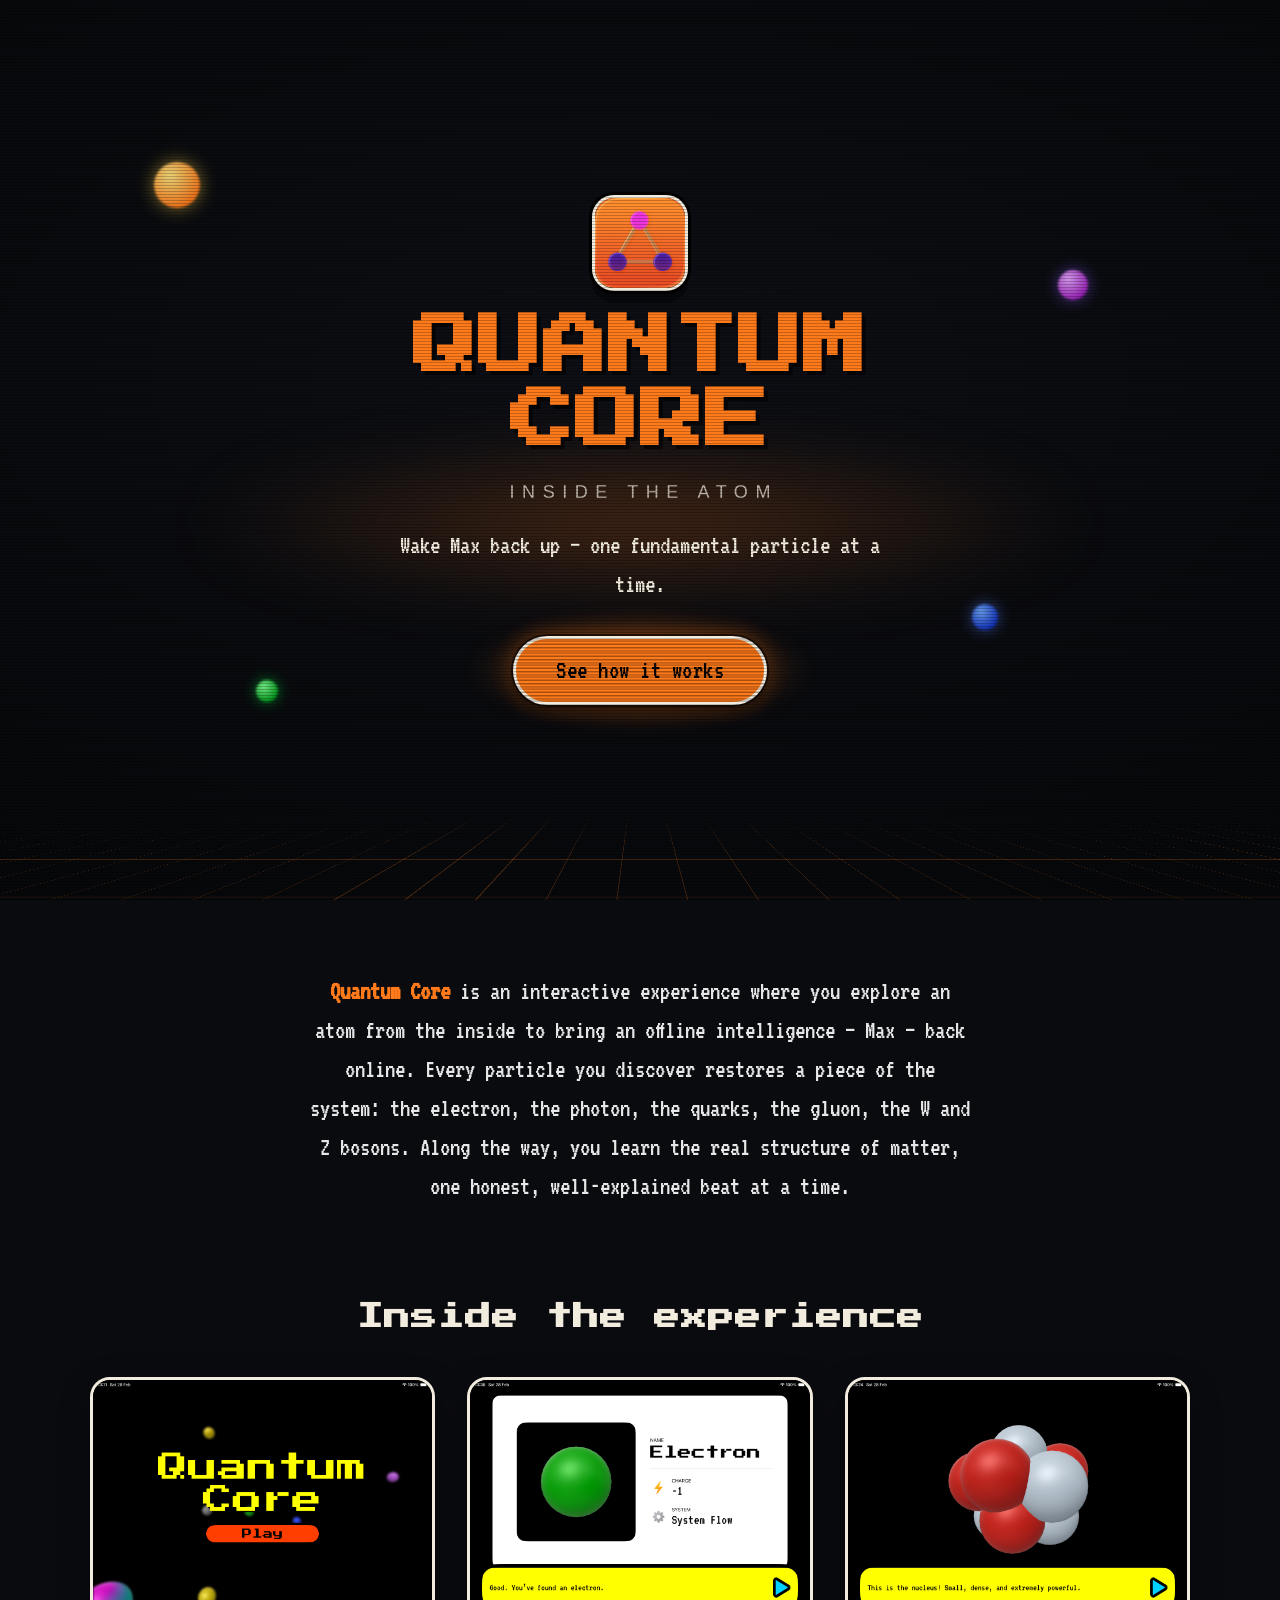
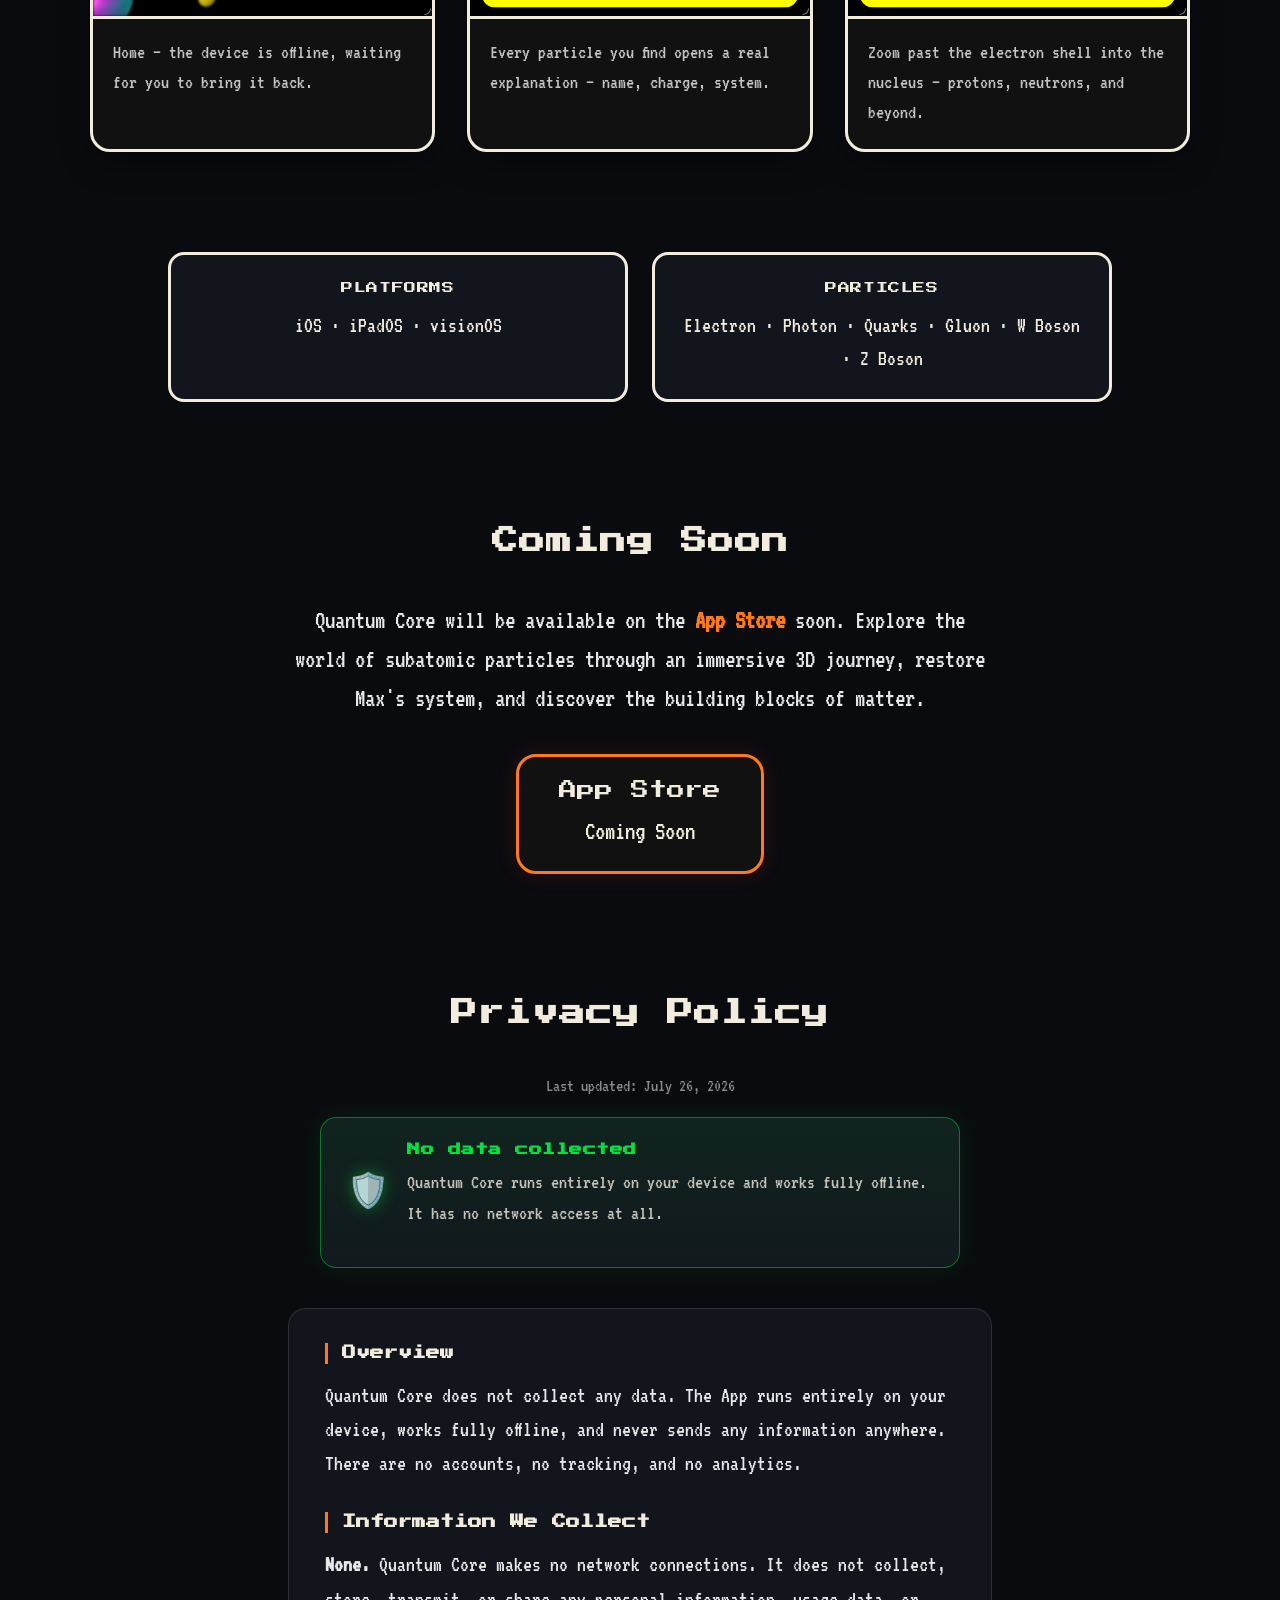
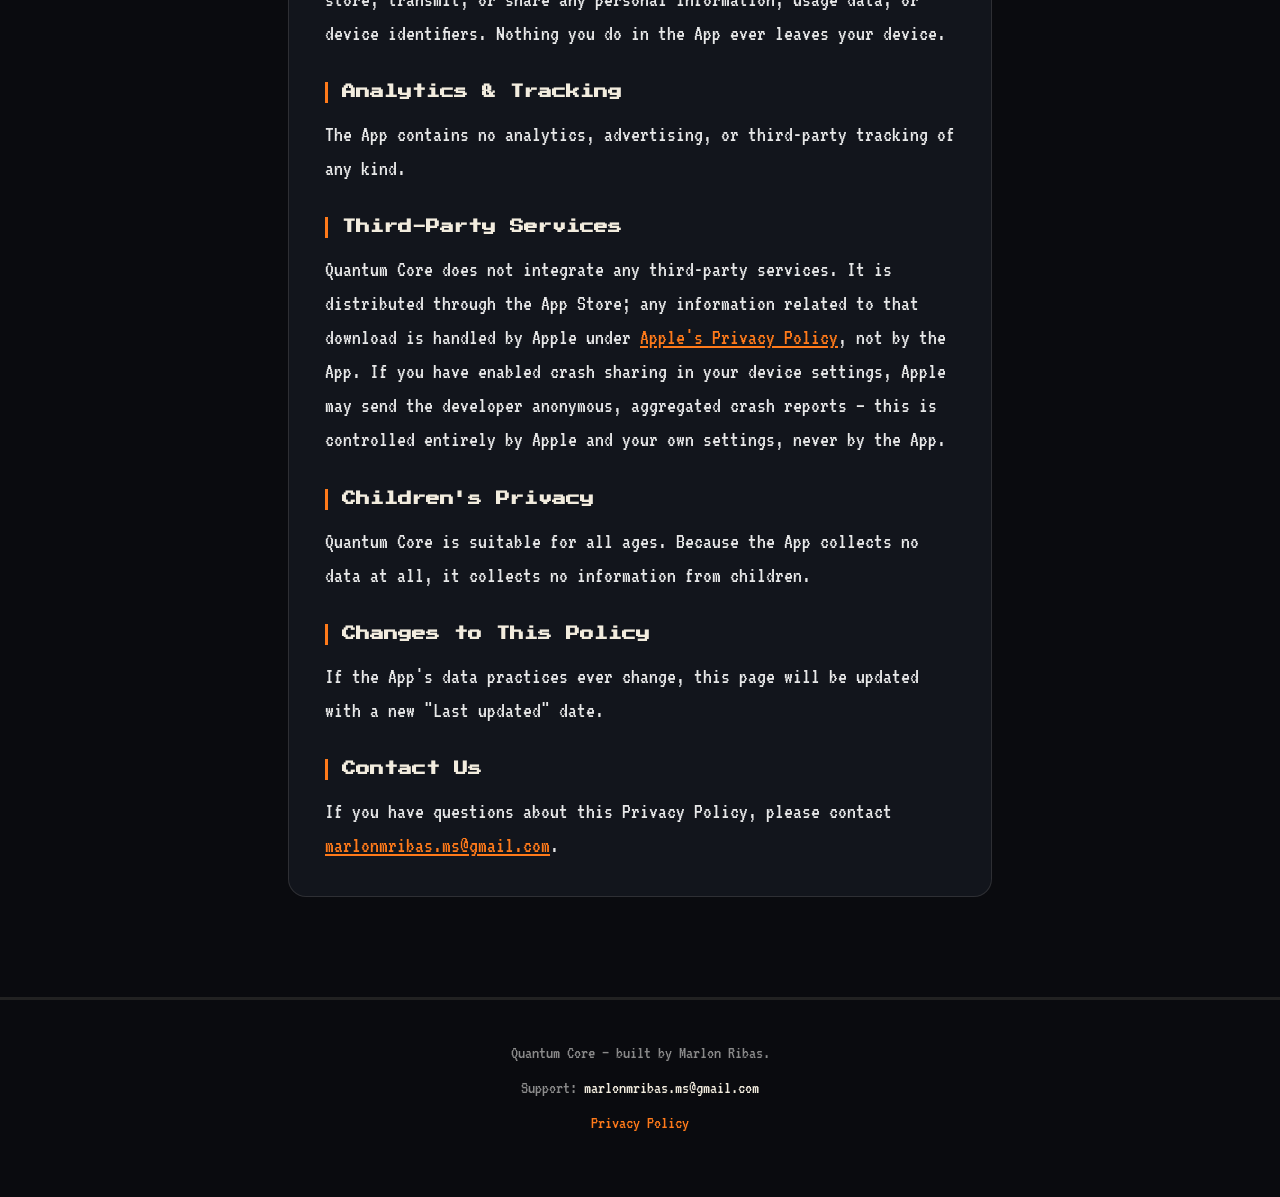
==== index.html @ 3f72ca6b "Update index.html" ====
<!doctype html>
<html lang="en">
<head>
  <meta charset="UTF-8" />
  <meta name="viewport" content="width=device-width, initial-scale=1.0" />
  <title>Quantum Core</title>
  <meta name="description" content="Quantum Core — an interactive experience about subatomic particle physics. Restore Max by exploring the atom from the inside." />
  <link rel="icon" href="assets/icon.png" />
  <link rel="stylesheet" href="styles.css" />
</head>
<body>
  <div class="scanlines" aria-hidden="true"></div>
  <header class="hero">
    <div class="hero-content">
      <img class="icon" src="assets/icon.png" alt="Quantum Core app icon" />
      <h1 class="title">
        <span class="title-line">Quantum</span>
        <span class="title-line">Core</span>
      </h1>
      <p class="subtitle">Inside the Atom</p>
      <p class="tagline">Wake Max back up — one fundamental particle at a time.</p>
      <a class="cta" href="#screens">See how it works</a>
    </div>
    <div class="orb orb-a"></div>
    <div class="orb orb-b"></div>
    <div class="orb orb-c"></div>
    <div class="orb orb-d"></div>
  </header>
  <main>
    <section class="pitch">
      <p>
        <strong>Quantum Core</strong> is an interactive experience where you explore
        an atom from the inside to bring an offline intelligence — Max — back online.
        Every particle you discover restores a piece of the system: the electron,
        the photon, the quarks, the gluon, the W and Z bosons. Along the way, you
        learn the real structure of matter, one honest, well-explained beat at a time.
      </p>
    </section>
    <section id="screens" class="screens">
      <h2 class="section-title">Inside the experience</h2>
      <div class="screen-grid">
        <figure class="screen-card">
          <img src="assets/screenshot-home.png" alt="Quantum Core title screen" />
          <figcaption>Home — the device is offline, waiting for you to bring it back.</figcaption>
        </figure>
        <figure class="screen-card">
          <img src="assets/screenshot-particle.png" alt="Electron particle detail card" />
          <figcaption>Every particle you find opens a real explanation — name, charge, system.</figcaption>
        </figure>
        <figure class="screen-card">
          <img src="assets/screenshot-nucleus.png" alt="Nucleus 3D scene" />
          <figcaption>Zoom past the electron shell into the nucleus — protons, neutrons, and beyond.</figcaption>
        </figure>
      </div>
    </section>
    <section class="facts">
      <div class="fact">
        <span class="fact-label">PLATFORMS</span>
        <span class="fact-value">iOS · iPadOS · visionOS</span>
      </div>
      <div class="fact">
        <span class="fact-label">PARTICLES</span>
        <span class="fact-value">Electron · Photon · Quarks · Gluon · W Boson · Z Boson</span>
      </div>
    </section>
    <section class="coming-soon">
      <h2 class="section-title">Coming Soon</h2>
      <p class="coming-text">
        Quantum Core will be available on the
        <strong>App Store</strong> soon.
        Explore the world of subatomic particles through an immersive 3D journey,
        restore Max's system, and discover the building blocks of matter.
      </p>
      <div class="coming-badge">
        <span> App Store</span>
        <small>Coming Soon</small>
      </div>
    </section>
    <section id="privacy" class="legal">
      <h2 class="section-title">Privacy Policy</h2>
      <p class="legal-updated">Last updated: July 26, 2026</p>

      <div class="legal-highlight">
        <span class="shield" aria-hidden="true">🛡️</span>
        <div>
          <strong>No data collected</strong>
          <p>Quantum Core runs entirely on your device and works fully offline. It has no network access at all.</p>
        </div>
      </div>

      <div class="legal-card">
        <h3>Overview</h3>
        <p>
          Quantum Core does not collect any data. The App runs entirely on your
          device, works fully offline, and never sends any information anywhere.
          There are no accounts, no tracking, and no analytics.
        </p>

        <h3>Information We Collect</h3>
        <p>
          <strong>None.</strong> Quantum Core makes no network connections. It does
          not collect, store, transmit, or share any personal information, usage
          data, or device identifiers. Nothing you do in the App ever leaves your
          device.
        </p>

        <h3>Analytics &amp; Tracking</h3>
        <p>
          The App contains no analytics, advertising, or third-party tracking of any
          kind.
        </p>

        <h3>Third-Party Services</h3>
        <p>
          Quantum Core does not integrate any third-party services. It is distributed
          through the App Store; any information related to that download is handled
          by Apple under
          <a href="https://www.apple.com/legal/privacy/">Apple's Privacy Policy</a>,
          not by the App. If you have enabled crash sharing in your device settings,
          Apple may send the developer anonymous, aggregated crash reports — this is
          controlled entirely by Apple and your own settings, never by the App.
        </p>

        <h3>Children's Privacy</h3>
        <p>
          Quantum Core is suitable for all ages. Because the App collects no data at
          all, it collects no information from children.
        </p>

        <h3>Changes to This Policy</h3>
        <p>
          If the App's data practices ever change, this page will be updated with a
          new "Last updated" date.
        </p>

        <h3>Contact Us</h3>
        <p>
          If you have questions about this Privacy Policy, please contact
          <a href="mailto:marlonmribas.ms@gmail.com">marlonmribas.ms@gmail.com</a>.
        </p>
      </div>
    </section>
  </main>
  <footer class="footer">
    <p>Quantum Core — built by Marlon Ribas.</p>
    <p class="footer-contact">
      Support: <a href="mailto:marlonmribas.ms@gmail.com">marlonmribas.ms@gmail.com</a>
    </p>
    <p class="footer-links">
      <a href="#privacy">Privacy Policy</a>
    </p>
  </footer>
</body>
</html>
---- styles.css ----
@font-face {
  font-family: "VT323";
  src: url("assets/fonts/VT323-Regular.ttf") format("truetype");
  font-display: swap;
}

@font-face {
  font-family: "PressStart2P";
  src: url("assets/fonts/PressStart2P-Regular.ttf") format("truetype");
  font-display: swap;
}

/* ===== App design tokens (retirados de StartTheme.swift / AppColors.swift) ===== */
:root {
  --bg: #0A0B0F;          /* screenBase */
  --bg-inner: #0D0F15;    /* centro do gradiente radial */
  --bg-outer: #060709;    /* borda do gradiente radial */
  --surface: #12151C;     /* cardTop */
  --surface-2: #0F1117;   /* pill / inputs */

  --accent: #FF7A1A;      /* laranja identidade */
  --accent-light: #FF9B45;
  --accent-border: #FFB066;
  --accent-dark: #DF610C;

  --cream: #F2ECDE;       /* título / texto creme */
  --on-orange: #1C0E02;   /* texto sobre laranja */

  /* Partículas (continuidade com o campo de partículas do app) */
  --photon: #FFD84D;
  --quark: #8B5CF6;
  --electron: #00E23F;
  --zboson: #5B82FF;

  --gray: #8A8A8A;

  /* Aliases antigos, caso outra página ainda os referencie */
  --primary: var(--accent);
  --secondary: var(--cream);
  --tertiary: var(--accent);
  --black: #000000;
  --white: var(--cream);
}

* {
  box-sizing: border-box;
  margin: 0;
  padding: 0;
}

html {
  scroll-behavior: smooth;
}

body {
  background: var(--bg);
  color: var(--cream);
  font-family: "VT323", monospace;
  font-size: 22px;
  line-height: 1.5;
  overflow-x: hidden;
}

/* Scanlines CRT sutis sobre a página inteira (app: preto ~30% a cada 3px) */
.scanlines {
  position: fixed;
  inset: 0;
  pointer-events: none;
  z-index: 50;
  background: repeating-linear-gradient(
    0deg,
    rgba(0, 0, 0, 0.22) 0px,
    rgba(0, 0, 0, 0.22) 1px,
    transparent 1px,
    transparent 3px
  );
}

/* ---------- Hero ---------- */

.hero {
  position: relative;
  min-height: 100svh;
  display: flex;
  flex-direction: column;
  overflow: hidden;
  /* Fundo base + gradiente radial (StartGridBackground) */
  background:
    radial-gradient(ellipse 120% 92% at 50% 42%, var(--bg-inner), var(--bg-outer) 74%),
    var(--bg);
}

.hero--compact {
  min-height: 42svh;
}

/* Brilho laranja do horizonte */
.hero::before {
  content: "";
  position: absolute;
  left: 50%;
  top: 58%;
  width: 72%;
  height: 160px;
  transform: translate(-50%, -50%);
  background: radial-gradient(ellipse, rgba(255, 122, 26, 0.28), transparent 70%);
  filter: blur(34px);
  z-index: 0;
  pointer-events: none;
}

/* Piso em grade com perspectiva, rolando para dar sensação de avanço */
.hero::after {
  content: "";
  position: absolute;
  left: 50%;
  bottom: -2%;
  width: 260%;
  height: 52%;
  transform: translateX(-50%) perspective(340px) rotateX(60deg);
  transform-origin: bottom center;
  background-image:
    repeating-linear-gradient(to right, rgba(255, 122, 26, 0.26) 0 1.5px, transparent 1.5px 78px),
    repeating-linear-gradient(to bottom, rgba(255, 122, 26, 0.22) 0 1.5px, transparent 1.5px 60px);
  -webkit-mask-image: linear-gradient(to top, #000 42%, transparent 92%);
  mask-image: linear-gradient(to top, #000 42%, transparent 92%);
  animation: grid-move 2.8s linear infinite;
  z-index: 0;
  pointer-events: none;
}

@keyframes grid-move {
  from { background-position: 0 0, 0 0; }
  to   { background-position: 0 0, 0 60px; }
}

.hero-content {
  position: relative;
  z-index: 2;
  flex: 1;
  display: flex;
  flex-direction: column;
  align-items: center;
  justify-content: center;
  text-align: center;
  padding: 40px 24px;
  gap: 18px;
}

.hero-content--compact {
  padding: 56px 24px 40px;
  gap: 14px;
}

.icon {
  width: 96px;
  height: 96px;
  border-radius: 22px;
  border: 3px solid var(--cream);
  box-shadow: 0 0 0 3px var(--black), 0 12px 24px rgba(0, 0, 0, 0.5),
    0 0 30px rgba(255, 122, 26, 0.25);
}

.title {
  font-family: "PressStart2P", monospace;
  line-height: 1.18;
}

.title-line {
  display: block;
  text-transform: uppercase;
  font-size: clamp(30px, 8vw, 60px);
  color: var(--cream);
  letter-spacing: 1px;
  text-shadow: 3px 3px 0 rgba(0, 0, 0, 0.55);
}

/* Subtítulo "INSIDE THE ATOM" — San Francisco ultraLight, espaçado (opcional no HTML) */
.subtitle {
  font-family: -apple-system, BlinkMacSystemFont, "Segoe UI", Roboto, sans-serif;
  font-weight: 200;
  text-transform: uppercase;
  letter-spacing: 0.42em;
  font-size: clamp(13px, 2vw, 18px);
  color: rgba(242, 236, 222, 0.72);
  padding-left: 0.42em; /* compensa o tracking à direita, mantém centralizado */
}

.tagline {
  font-size: clamp(18px, 3vw, 24px);
  color: rgba(242, 236, 222, 0.82);
  max-width: 520px;
}

/* Botão primário CRT laranja (LookInsideButton) */
.cta {
  position: relative;
  margin-top: 14px;
  display: inline-block;
  font-family: "PressStart2P", monospace;
  font-size: clamp(13px, 2.1vw, 18px);
  letter-spacing: 0.5px;
  color: var(--on-orange);
  padding: 16px 38px 18px;
  border-radius: 16px;
  border: 2px solid var(--accent-border);
  text-decoration: none;
  background:
    linear-gradient(to bottom, rgba(255, 226, 192, 0.8), transparent 22%),
    linear-gradient(to bottom, transparent 62%, rgba(150, 55, 0, 0.55)),
    linear-gradient(to bottom, var(--accent-light) 0%, var(--accent) 47%, var(--accent-dark) 100%);
  box-shadow:
    0 0 0 2px rgba(0, 0, 0, 0.6),
    0 6px 11px rgba(0, 0, 0, 0.55),
    0 0 22px rgba(255, 122, 26, 0.45);
  transition: filter 0.15s ease, transform 0.12s ease;
}

/* Textura scanline sobre o botão (app: preto ~17% a cada 4px) */
.cta::before {
  content: "";
  position: absolute;
  inset: 0;
  border-radius: 14px;
  background: repeating-linear-gradient(
    to bottom,
    rgba(0, 0, 0, 0.17) 0 2px,
    transparent 2px 4px
  );
  pointer-events: none;
}

/* Glow laranja pulsante atrás do botão */
.cta::after {
  content: "";
  position: absolute;
  left: 50%;
  top: 50%;
  width: 150%;
  height: 210%;
  transform: translate(-50%, -50%);
  background: radial-gradient(ellipse, rgba(255, 122, 26, 0.42), transparent 66%);
  filter: blur(7px);
  z-index: -1;
  pointer-events: none;
  animation: cta-glow 1.3s ease-in-out infinite alternate;
}

@keyframes cta-glow {
  from { opacity: 0.5; }
  to   { opacity: 0.9; }
}

.cta:hover {
  filter: brightness(1.06);
  transform: translateY(-2px);
}

.cta:active {
  filter: brightness(1.06);
  transform: translateY(1px) scale(0.98);
}

/* Orbes flutuantes nas cores das partículas (FloatingOrbs) */
.orb {
  position: absolute;
  border-radius: 50%;
  z-index: 1;
  opacity: 0.95;
}

.orb-a {
  width: 44px;
  height: 44px;
  top: 18%;
  left: 12%;
  background: radial-gradient(circle at 38% 32%, #ffffff, var(--photon) 70%);
  box-shadow: 0 0 18px rgba(255, 216, 77, 0.6);
  animation: float 7s ease-in-out infinite;
}

.orb-b {
  width: 28px;
  height: 28px;
  top: 30%;
  right: 15%;
  background: radial-gradient(circle at 38% 32%, #ffffff, var(--quark) 70%);
  box-shadow: 0 0 16px rgba(139, 92, 246, 0.6);
  animation: float 9s ease-in-out infinite reverse;
}

.orb-c {
  width: 22px;
  height: 22px;
  bottom: 22%;
  left: 20%;
  background: radial-gradient(circle at 38% 32%, #ffffff, var(--electron) 70%);
  box-shadow: 0 0 14px rgba(0, 226, 63, 0.6);
  animation: float 6s ease-in-out infinite;
}

.orb-d {
  width: 24px;
  height: 24px;
  bottom: 30%;
  right: 22%;
  background: radial-gradient(circle at 38% 32%, #ffffff, var(--zboson) 70%);
  box-shadow: 0 0 15px rgba(91, 130, 255, 0.6);
  animation: float 8s ease-in-out infinite reverse;
}

@keyframes float {
  0%, 100% { transform: translateY(0); }
  50% { transform: translateY(-18px); }
}

/* ---------- Main content ---------- */

main {
  position: relative;
  z-index: 2;
}

.pitch {
  max-width: 720px;
  margin: 0 auto;
  padding: 72px 28px;
  text-align: center;
  font-size: 26px;
  color: rgba(242, 236, 222, 0.9);
}

.pitch strong {
  color: var(--accent);
}

.section-title {
  font-family: "PressStart2P", monospace;
  font-size: clamp(16px, 3vw, 24px);
  color: var(--cream);
  text-align: center;
  letter-spacing: 1px;
  margin-bottom: 40px;
}

.screens {
  padding: 20px 28px 80px;
}

.screen-grid {
  max-width: 1100px;
  margin: 0 auto;
  display: grid;
  grid-template-columns: repeat(auto-fit, minmax(280px, 1fr));
  gap: 32px;
}

.screen-card {
  background: var(--surface);
  border: 1px solid rgba(242, 236, 222, 0.14);
  border-radius: 20px;
  overflow: hidden;
  box-shadow: 0 10px 30px rgba(0, 0, 0, 0.4);
}

.screen-card img {
  display: block;
  width: 100%;
  height: auto;
  border-bottom: 1px solid rgba(242, 236, 222, 0.14);
}

.screen-card figcaption {
  padding: 18px 20px 22px;
  font-size: 20px;
  color: rgba(242, 236, 222, 0.72);
}

.facts {
  max-width: 1000px;
  margin: 0 auto;
  padding: 20px 28px 100px;
  display: grid;
  grid-template-columns: repeat(auto-fit, minmax(240px, 1fr));
  gap: 24px;
}

.fact {
  border: 1px solid rgba(255, 122, 26, 0.4);
  border-radius: 16px;
  padding: 24px;
  text-align: center;
  background: var(--surface);
}

.fact-label {
  display: block;
  font-family: "PressStart2P", monospace;
  font-size: 12px;
  color: var(--accent);
  margin-bottom: 12px;
  letter-spacing: 0.05em;
}

.fact-value {
  display: block;
  font-size: 22px;
  color: var(--cream);
}

.coming-soon {
  max-width: 760px;
  margin: 0 auto;
  padding: 20px 28px 100px;
  text-align: center;
}

.coming-text {
  font-size: 26px;
  color: rgba(242, 236, 222, 0.9);
  margin-bottom: 36px;
}

.coming-text strong {
  color: var(--accent);
}

.coming-badge {
  display: inline-flex;
  flex-direction: column;
  align-items: center;
  gap: 8px;
  padding: 20px 40px;
  border: 1px solid rgba(255, 122, 26, 0.5);
  border-radius: 20px;
  background: var(--surface);
  box-shadow: 0 0 20px rgba(255, 122, 26, 0.15);
}

.coming-badge span {
  font-family: "PressStart2P", monospace;
  font-size: clamp(14px, 2vw, 18px);
  color: var(--cream);
}

.coming-badge small {
  font-family: "VT323", monospace;
  font-size: 26px;
  color: var(--accent);
}

/* ---------- Privacy Policy section ---------- */

.legal {
  max-width: 820px;
  margin: 0 auto;
  padding: 20px 28px 100px;
  font-size: 22px;
  color: rgba(242, 236, 222, 0.86);
}

.legal-updated {
  text-align: center;
  color: var(--gray);
  font-size: 18px;
  margin-bottom: 32px;
}

/* Destaque "coleta zero" — o ponto principal da policy, em verde elétron */
.legal-highlight {
  display: flex;
  align-items: center;
  gap: 18px;
  max-width: 640px;
  margin: 0 auto 40px;
  padding: 22px 26px;
  border: 1px solid rgba(0, 226, 63, 0.45);
  border-radius: 16px;
  background:
    linear-gradient(rgba(0, 226, 63, 0.07), rgba(0, 226, 63, 0.02)),
    var(--surface);
  box-shadow: 0 0 26px rgba(0, 226, 63, 0.1);
}

.legal-highlight .shield {
  font-size: 34px;
  line-height: 1;
  filter: drop-shadow(0 0 8px rgba(0, 226, 63, 0.5));
}

.legal-highlight strong {
  display: block;
  font-family: "PressStart2P", monospace;
  font-size: 13px;
  color: var(--electron);
  letter-spacing: 0.5px;
  margin-bottom: 8px;
}

.legal-highlight p {
  margin: 0;
  font-size: 20px;
  color: rgba(242, 236, 222, 0.8);
}

/* Painel com o corpo da policy */
.legal-card {
  border: 1px solid rgba(242, 236, 222, 0.12);
  border-radius: 18px;
  background: var(--surface);
  padding: 34px 36px 18px;
}

.legal h3 {
  font-family: "PressStart2P", monospace;
  font-size: 13px;
  color: var(--accent);
  margin: 28px 0 12px;
  padding-left: 14px;
  border-left: 3px solid var(--accent);
}

.legal-card h3:first-of-type {
  margin-top: 0;
}

.legal p {
  margin-bottom: 18px;
  line-height: 1.55;
}

.legal a {
  color: var(--accent);
}

/* ---------- Footer ---------- */

.footer {
  position: relative;
  z-index: 2;
  text-align: center;
  padding: 40px 24px 60px;
  color: var(--gray);
  font-size: 18px;
  border-top: 1px solid rgba(242, 236, 222, 0.1);
}

.footer p {
  margin-top: 8px;
}

.footer p:first-child {
  margin-top: 0;
}

.footer a {
  color: var(--cream);
  text-decoration: none;
}

.footer a:hover {
  text-decoration: underline;
}

.footer-links a {
  color: var(--accent);
}

/* ---------- Responsive ---------- */

@media (max-width: 600px) {
  body {
    font-size: 20px;
  }

  .icon {
    width: 76px;
    height: 76px;
  }

  .hero::after {
    height: 46%;
  }
}  line-height: 1.5;
  overflow-x: hidden;
}

/* Subtle scanline texture over the whole page */
.scanlines {
  position: fixed;
  inset: 0;
  pointer-events: none;
  z-index: 50;
  background: repeating-linear-gradient(
    0deg,
    rgba(255, 255, 255, 0.025) 0px,
    rgba(255, 255, 255, 0.025) 1px,
    transparent 1px,
    transparent 3px
  );
}

/* ---------- Hero ---------- */

.hero {
  position: relative;
  min-height: 100svh;
  display: flex;
  flex-direction: column;
  overflow: hidden;
}

.hero--compact {
  min-height: 42svh;
}

.topbar {
  display: flex;
  align-items: center;
  padding: 20px 28px;
  border-bottom: 4px solid var(--white);
  background: var(--primary);
  position: relative;
  z-index: 2;
}

.topbar-tab {
  font-family: "VT323", monospace;
  font-size: 22px;
  padding: 6px 20px;
  color: rgba(0, 0, 0, 0.55);
}

.topbar-tab a {
  color: inherit;
  text-decoration: none;
}

.topbar-tab.active {
  color: var(--black);
  font-weight: bold;
  border-bottom: 3px solid var(--black);
}

.topbar-spacer {
  flex: 1;
}

.battery {
  width: 44px;
  height: 22px;
  border: 3px solid var(--black);
  border-radius: 3px;
  margin-right: 10px;
  padding: 2px;
}

.battery-fill {
  width: 100%;
  height: 100%;
  background: var(--black);
  border-radius: 1px;
}

.energy-label {
  font-size: 22px;
  color: var(--black);
  font-weight: bold;
}

.hero-content {
  position: relative;
  z-index: 2;
  flex: 1;
  display: flex;
  flex-direction: column;
  align-items: center;
  justify-content: center;
  text-align: center;
  padding: 40px 24px;
  gap: 20px;
}

.hero-content--compact {
  padding: 56px 24px 40px;
  gap: 14px;
}

.icon {
  width: 96px;
  height: 96px;
  border-radius: 22px;
  border: 3px solid var(--white);
  box-shadow: 0 0 0 3px var(--black), 0 12px 0 rgba(0, 0, 0, 0.4);
}

.title {
  font-family: "PressStart2P", monospace;
  line-height: 1.15;
}

.title-line {
  display: block;
  font-size: clamp(32px, 8vw, 64px);
  color: var(--tertiary);
  text-shadow: 4px 4px 0 rgba(0, 0, 0, 0.6);
}

.tagline {
  font-size: clamp(18px, 3vw, 26px);
  color: var(--secondary);
  max-width: 520px;
}

.cta {
  margin-top: 12px;
  display: inline-block;
  font-family: "VT323", monospace;
  font-size: 26px;
  color: var(--black);
  background: var(--primary);
  border: 3px solid var(--white);
  border-radius: 40px;
  padding: 12px 40px;
  text-decoration: none;
  transition: transform 0.15s ease;
}

.cta:hover {
  transform: translateY(-2px);
}

.cta:active {
  transform: translateY(1px);
}

/* Floating particle orbs, decorative */
.orb {
  position: absolute;
  border-radius: 50%;
  z-index: 1;
  filter: blur(1px);
  opacity: 0.9;
}

.orb-a {
  width: 46px;
  height: 46px;
  top: 18%;
  left: 12%;
  background: radial-gradient(circle at 35% 30%, #ffe680, var(--tertiary) 75%);
  animation: float 7s ease-in-out infinite;
}

.orb-b {
  width: 30px;
  height: 30px;
  top: 30%;
  right: 15%;
  background: radial-gradient(circle at 35% 30%, #e6a8ff, #a020c0 75%);
  animation: float 9s ease-in-out infinite reverse;
}

.orb-c {
  width: 22px;
  height: 22px;
  bottom: 22%;
  left: 20%;
  background: radial-gradient(circle at 35% 30%, #7dff8f, #009c1a 75%);
  animation: float 6s ease-in-out infinite;
}

.orb-d {
  width: 26px;
  height: 26px;
  bottom: 30%;
  right: 22%;
  background: radial-gradient(circle at 35% 30%, #6ea8ff, #1030c0 75%);
  animation: float 8s ease-in-out infinite reverse;
}

@keyframes float {
  0%, 100% { transform: translateY(0); }
  50% { transform: translateY(-18px); }
}

/* ---------- Main content ---------- */

main {
  position: relative;
  z-index: 2;
}

.pitch {
  max-width: 720px;
  margin: 0 auto;
  padding: 72px 28px;
  text-align: center;
  font-size: 26px;
  color: rgba(255, 255, 255, 0.9);
}

.pitch strong {
  color: var(--tertiary);
}

.section-title {
  font-family: "PressStart2P", monospace;
  font-size: clamp(18px, 3vw, 26px);
  color: var(--secondary);
  text-align: center;
  margin-bottom: 40px;
}

.screens {
  padding: 20px 28px 80px;
}

.screen-grid {
  max-width: 1100px;
  margin: 0 auto;
  display: grid;
  grid-template-columns: repeat(auto-fit, minmax(280px, 1fr));
  gap: 32px;
}

.screen-card {
  background: #111;
  border: 3px solid var(--white);
  border-radius: 20px;
  overflow: hidden;
}

.screen-card img {
  display: block;
  width: 100%;
  height: auto;
  border-bottom: 3px solid var(--white);
}

.screen-card figcaption {
  padding: 18px 20px 22px;
  font-size: 20px;
  color: rgba(255, 255, 255, 0.75);
}

.facts {
  max-width: 1000px;
  margin: 0 auto;
  padding: 20px 28px 100px;
  display: grid;
  grid-template-columns: repeat(auto-fit, minmax(240px, 1fr));
  gap: 24px;
}

.fact {
  border: 3px solid var(--secondary);
  border-radius: 16px;
  padding: 24px;
  text-align: center;
}

.fact-label {
  display: block;
  font-family: "PressStart2P", monospace;
  font-size: 12px;
  color: var(--secondary);
  margin-bottom: 12px;
  letter-spacing: 0.05em;
}

.fact-value {
  display: block;
  font-size: 22px;
  color: var(--white);
}

.coming-soon {
  max-width: 760px;
  margin: 0 auto;
  padding: 20px 28px 100px;
  text-align: center;
}

.coming-text {
  font-size: 26px;
  color: rgba(255,255,255,0.9);
  margin-bottom: 36px;
}

.coming-text strong {
  color: var(--tertiary);
}

.coming-badge {
  display: inline-flex;
  flex-direction: column;
  align-items: center;
  gap: 8px;
  padding: 20px 40px;
  border: 3px solid var(--primary);
  border-radius: 20px;
  background: #111;
  box-shadow: 0 0 20px rgba(255, 62, 0, 0.15);
}

.coming-badge span {
  font-family: "PressStart2P", monospace;
  font-size: clamp(14px, 2vw, 18px);
  color: var(--white);
}

.coming-badge small {
  font-family: "VT323", monospace;
  font-size: 26px;
  color: var(--secondary);
}

/* ---------- Privacy Policy section ---------- */

.legal {
  max-width: 760px;
  margin: 0 auto;
  padding: 20px 28px 100px;
  font-size: 22px;
  color: rgba(255, 255, 255, 0.9);
}

.legal-updated {
  text-align: center;
  color: var(--gray);
  font-size: 18px;
  margin-bottom: 40px;
}

.legal h3 {
  font-family: "PressStart2P", monospace;
  font-size: 14px;
  color: var(--secondary);
  margin: 32px 0 14px;
}

.legal h3:first-of-type {
  margin-top: 0;
}

.legal p {
  margin-bottom: 16px;
}

.legal ul {
  margin: 0 0 16px 28px;
}

.legal li {
  margin-bottom: 8px;
}

.legal a {
  color: var(--tertiary);
}

/* ---------- Footer ---------- */

.footer {
  position: relative;
  z-index: 2;
  text-align: center;
  padding: 40px 24px 60px;
  color: var(--gray);
  font-size: 18px;
  border-top: 3px solid #222;
}

.footer p {
  margin-top: 8px;
}

.footer p:first-child {
  margin-top: 0;
}

.footer a {
  color: var(--secondary);
  text-decoration: none;
}

.footer a:hover {
  text-decoration: underline;
}

.footer-links a {
  color: var(--tertiary);
}

/* ---------- Responsive ---------- */

@media (max-width: 600px) {
  body {
    font-size: 20px;
  }

  .topbar {
    padding: 16px 18px;
  }

  .icon {
    width: 76px;
    height: 76px;
  }
}
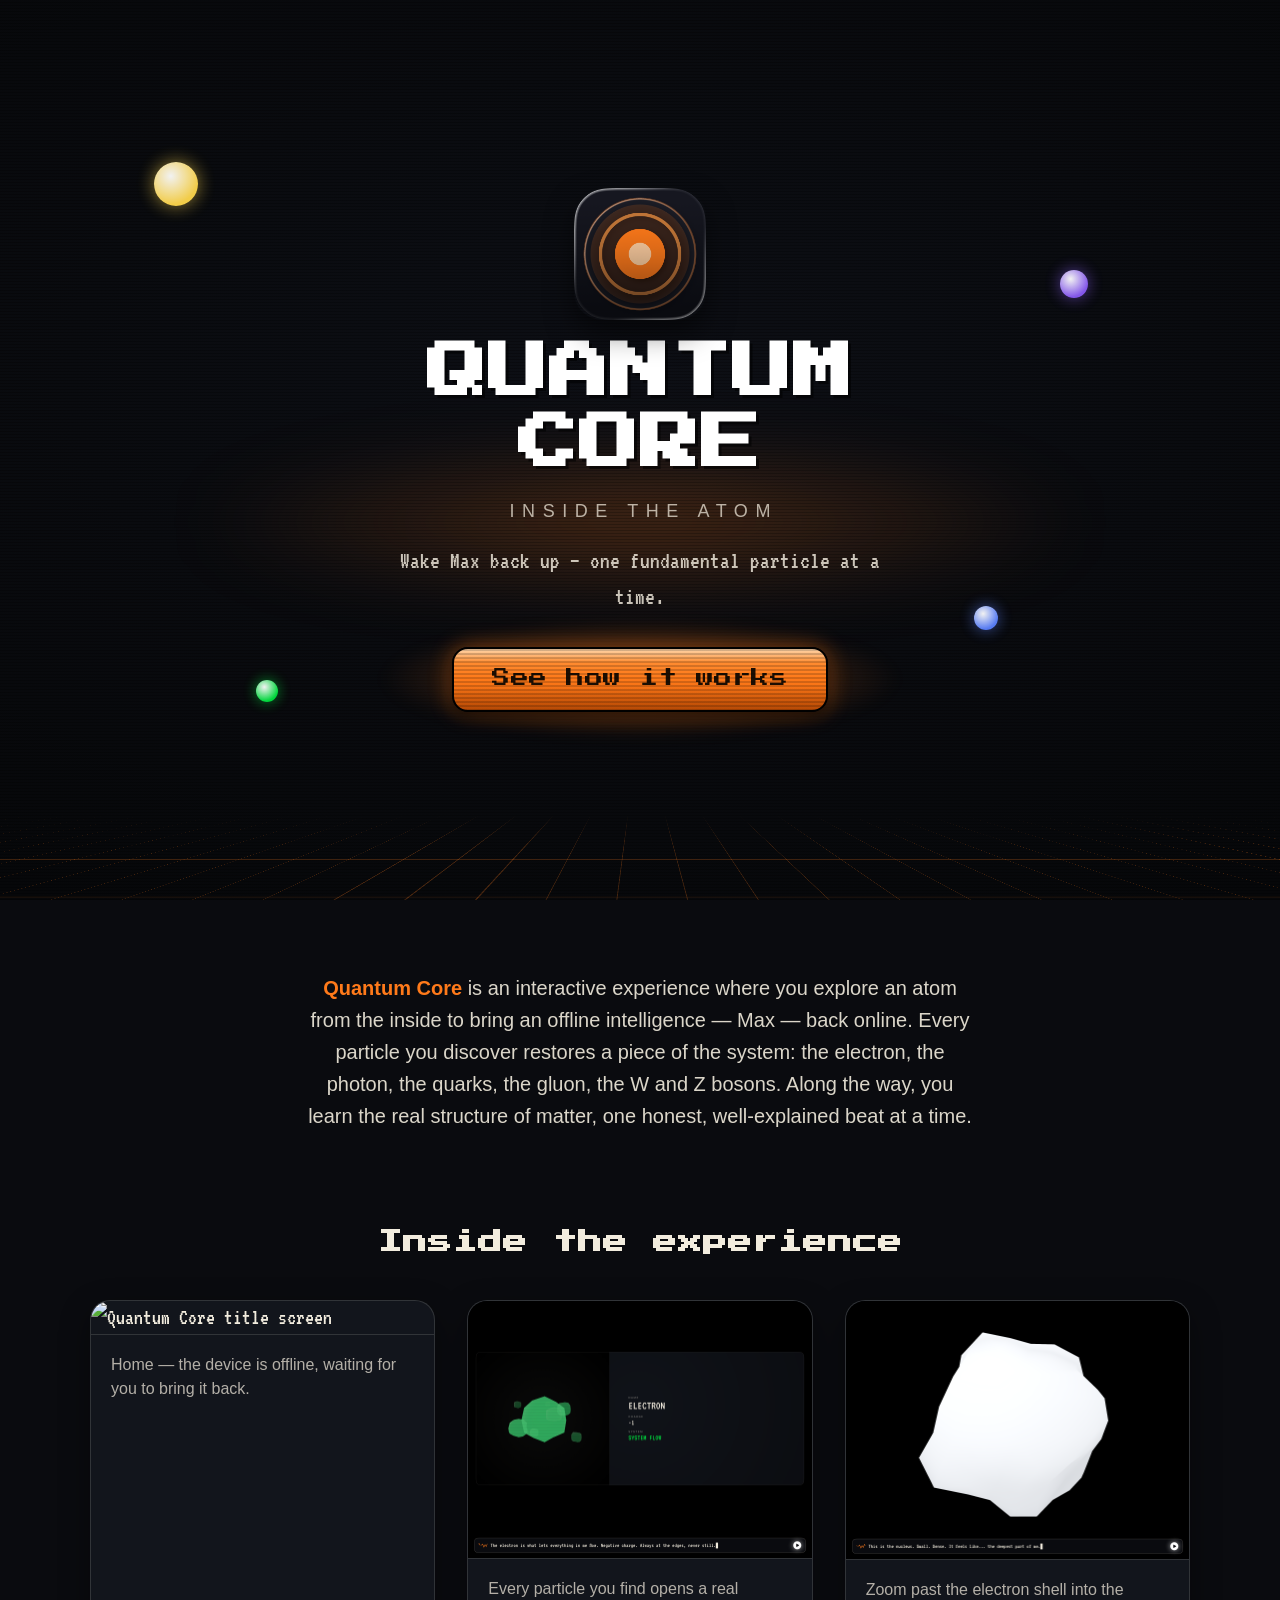
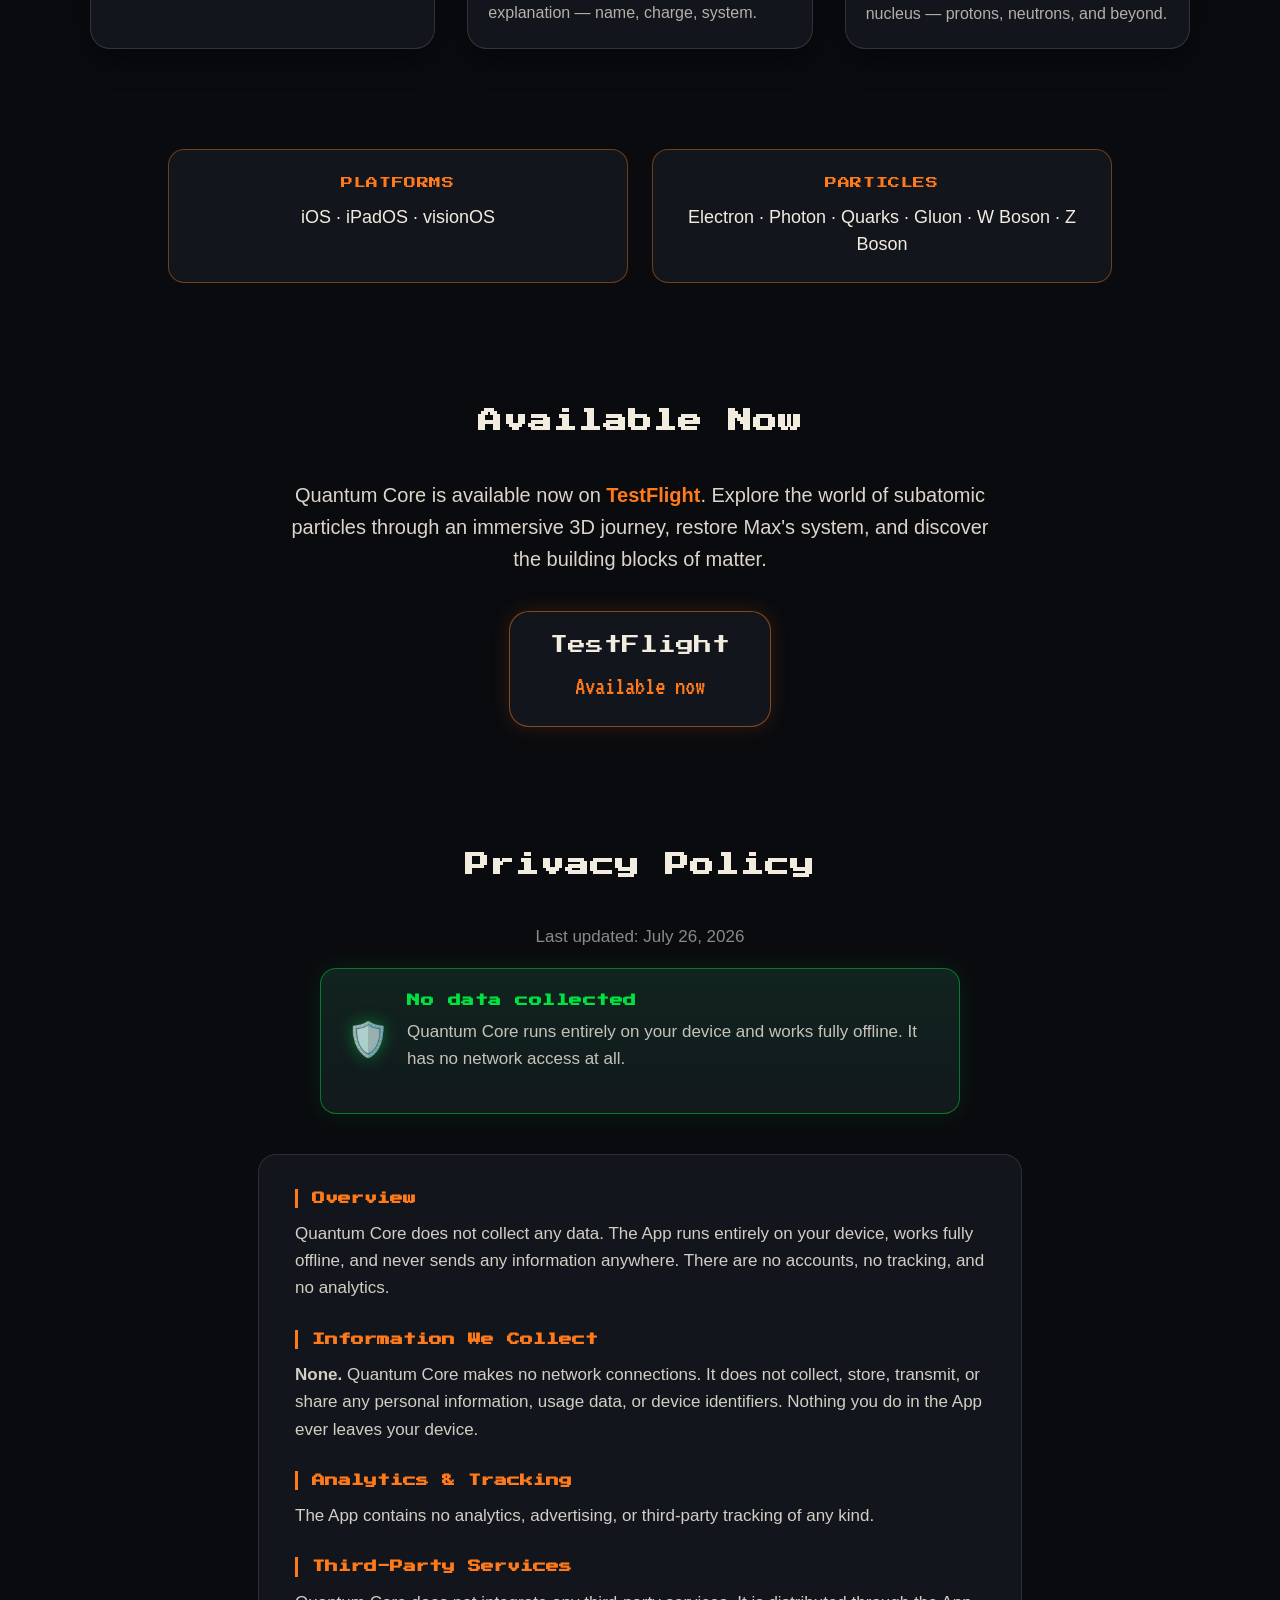
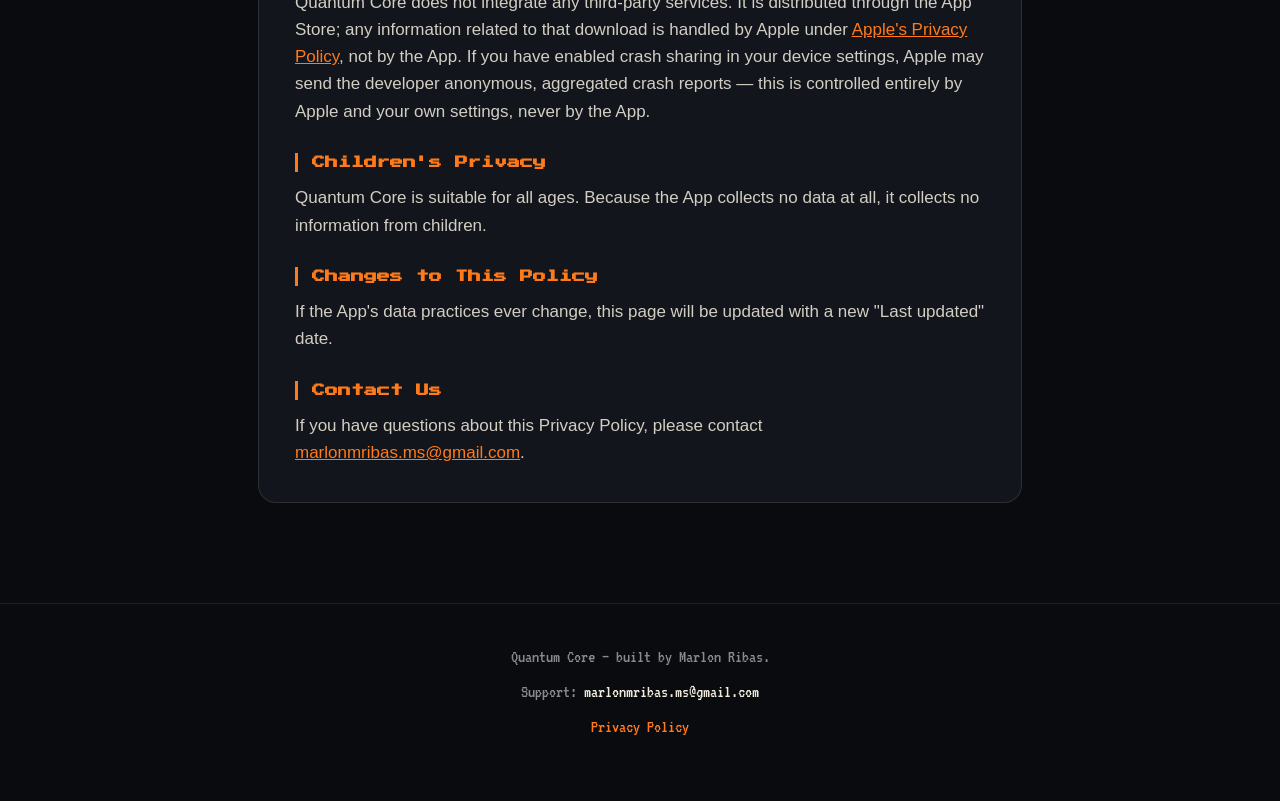
==== commit 478ab133: "Update index.html" ====
--- a/index.html
+++ b/index.html
@@ -63,19 +63,22 @@
         <span class="fact-value">Electron · Photon · Quarks · Gluon · W Boson · Z Boson</span>
       </div>
     </section>
+    
+
     <section class="coming-soon">
-      <h2 class="section-title">Coming Soon</h2>
+      <h2 class="section-title">Available Now</h2>
       <p class="coming-text">
-        Quantum Core will be available on the
-        <strong>App Store</strong> soon.
+        Quantum Core is available now on
+        <strong>TestFlight</strong>.
         Explore the world of subatomic particles through an immersive 3D journey,
         restore Max's system, and discover the building blocks of matter.
       </p>
-      <div class="coming-badge">
-        <span> App Store</span>
-        <small>Coming Soon</small>
-      </div>
+      <a class="coming-badge" https://testflight.apple.com/join/5eaZUnWx>
+        <span>TestFlight</span>
+        <small>Available now</small>
+      </a>
     </section>
+    
     <section id="privacy" class="legal">
       <h2 class="section-title">Privacy Policy</h2>
       <p class="legal-updated">Last updated: July 26, 2026</p>
--- a/styles.css
+++ b/styles.css
@@ -34,6 +34,10 @@
 
   --gray: #8A8A8A;
 
+  /* Fonte de texto corrido (body) — San Francisco no Apple, com fallbacks */
+  --sans: -apple-system, BlinkMacSystemFont, "SF Pro Text", "SF Pro Display",
+    "Segoe UI", Roboto, Helvetica, Arial, sans-serif;
+
   /* Aliases antigos, caso outra página ainda os referencie */
   --primary: var(--accent);
   --secondary: var(--cream);
@@ -61,12 +65,14 @@
   overflow-x: hidden;
 }
 
-/* Scanlines CRT sutis sobre a página inteira (app: preto ~30% a cada 3px) */
+/* Scanlines CRT como textura de fundo, ATRÁS do conteúdo (no app as scanlines
+   ficam no fundo — título/ícone/texto ficam por cima, limpos). Fica acima do
+   fundo do hero e do grid (z 0), abaixo do conteúdo (z 2). */
 .scanlines {
   position: fixed;
   inset: 0;
   pointer-events: none;
-  z-index: 50;
+  z-index: 1;
   background: repeating-linear-gradient(
     0deg,
     rgba(0, 0, 0, 0.22) 0px,
@@ -153,12 +159,14 @@
 }
 
 .icon {
-  width: 96px;
-  height: 96px;
-  border-radius: 22px;
-  border: 3px solid var(--cream);
-  box-shadow: 0 0 0 3px var(--black), 0 12px 24px rgba(0, 0, 0, 0.5),
-    0 0 30px rgba(255, 122, 26, 0.25);
+  position: relative;
+  z-index: 2;
+  width: 132px;
+  height: 132px;
+  border: none;
+  outline: none;
+  border-radius: 28px;
+  box-shadow: 0 14px 28px rgba(0, 0, 0, 0.5);
 }
 
 .title {
@@ -170,7 +178,7 @@
   display: block;
   text-transform: uppercase;
   font-size: clamp(30px, 8vw, 60px);
-  color: var(--cream);
+  color: #ffffff;
   letter-spacing: 1px;
   text-shadow: 3px 3px 0 rgba(0, 0, 0, 0.55);
 }
@@ -203,14 +211,13 @@
   color: var(--on-orange);
   padding: 16px 38px 18px;
   border-radius: 16px;
-  border: 2px solid var(--accent-border);
+  border: 2px solid #000000;
   text-decoration: none;
   background:
     linear-gradient(to bottom, rgba(255, 226, 192, 0.8), transparent 22%),
     linear-gradient(to bottom, transparent 62%, rgba(150, 55, 0, 0.55)),
     linear-gradient(to bottom, var(--accent-light) 0%, var(--accent) 47%, var(--accent-dark) 100%);
   box-shadow:
-    0 0 0 2px rgba(0, 0, 0, 0.6),
     0 6px 11px rgba(0, 0, 0, 0.55),
     0 0 22px rgba(255, 122, 26, 0.45);
   transition: filter 0.15s ease, transform 0.12s ease;
@@ -326,7 +333,9 @@
   margin: 0 auto;
   padding: 72px 28px;
   text-align: center;
-  font-size: 26px;
+  font-family: var(--sans);
+  font-size: 20px;
+  line-height: 1.6;
   color: rgba(242, 236, 222, 0.9);
 }
 
@@ -372,7 +381,9 @@
 
 .screen-card figcaption {
   padding: 18px 20px 22px;
-  font-size: 20px;
+  font-family: var(--sans);
+  font-size: 16px;
+  line-height: 1.5;
   color: rgba(242, 236, 222, 0.72);
 }
 
@@ -404,7 +415,8 @@
 
 .fact-value {
   display: block;
-  font-size: 22px;
+  font-family: var(--sans);
+  font-size: 18px;
   color: var(--cream);
 }
 
@@ -416,7 +428,9 @@
 }
 
 .coming-text {
-  font-size: 26px;
+  font-family: var(--sans);
+  font-size: 20px;
+  line-height: 1.6;
   color: rgba(242, 236, 222, 0.9);
   margin-bottom: 36px;
 }
@@ -499,7 +513,9 @@
 
 .legal-highlight p {
   margin: 0;
-  font-size: 20px;
+  font-family: var(--sans);
+  font-size: 17px;
+  line-height: 1.5;
   color: rgba(242, 236, 222, 0.8);
 }
 
@@ -525,8 +541,10 @@
 }
 
 .legal p {
+  font-family: var(--sans);
+  font-size: 17px;
   margin-bottom: 18px;
-  line-height: 1.55;
+  line-height: 1.6;
 }
 
 .legal a {
@@ -574,438 +592,11 @@
   }
 
   .icon {
-    width: 76px;
-    height: 76px;
+    width: 112px;
+    height: 112px;
   }
 
   .hero::after {
     height: 46%;
   }
-}  line-height: 1.5;
-  overflow-x: hidden;
-}
-
-/* Subtle scanline texture over the whole page */
-.scanlines {
-  position: fixed;
-  inset: 0;
-  pointer-events: none;
-  z-index: 50;
-  background: repeating-linear-gradient(
-    0deg,
-    rgba(255, 255, 255, 0.025) 0px,
-    rgba(255, 255, 255, 0.025) 1px,
-    transparent 1px,
-    transparent 3px
-  );
-}
-
-/* ---------- Hero ---------- */
-
-.hero {
-  position: relative;
-  min-height: 100svh;
-  display: flex;
-  flex-direction: column;
-  overflow: hidden;
-}
-
-.hero--compact {
-  min-height: 42svh;
-}
-
-.topbar {
-  display: flex;
-  align-items: center;
-  padding: 20px 28px;
-  border-bottom: 4px solid var(--white);
-  background: var(--primary);
-  position: relative;
-  z-index: 2;
-}
-
-.topbar-tab {
-  font-family: "VT323", monospace;
-  font-size: 22px;
-  padding: 6px 20px;
-  color: rgba(0, 0, 0, 0.55);
-}
-
-.topbar-tab a {
-  color: inherit;
-  text-decoration: none;
-}
-
-.topbar-tab.active {
-  color: var(--black);
-  font-weight: bold;
-  border-bottom: 3px solid var(--black);
-}
-
-.topbar-spacer {
-  flex: 1;
-}
-
-.battery {
-  width: 44px;
-  height: 22px;
-  border: 3px solid var(--black);
-  border-radius: 3px;
-  margin-right: 10px;
-  padding: 2px;
-}
-
-.battery-fill {
-  width: 100%;
-  height: 100%;
-  background: var(--black);
-  border-radius: 1px;
-}
-
-.energy-label {
-  font-size: 22px;
-  color: var(--black);
-  font-weight: bold;
-}
-
-.hero-content {
-  position: relative;
-  z-index: 2;
-  flex: 1;
-  display: flex;
-  flex-direction: column;
-  align-items: center;
-  justify-content: center;
-  text-align: center;
-  padding: 40px 24px;
-  gap: 20px;
-}
-
-.hero-content--compact {
-  padding: 56px 24px 40px;
-  gap: 14px;
-}
-
-.icon {
-  width: 96px;
-  height: 96px;
-  border-radius: 22px;
-  border: 3px solid var(--white);
-  box-shadow: 0 0 0 3px var(--black), 0 12px 0 rgba(0, 0, 0, 0.4);
-}
-
-.title {
-  font-family: "PressStart2P", monospace;
-  line-height: 1.15;
-}
-
-.title-line {
-  display: block;
-  font-size: clamp(32px, 8vw, 64px);
-  color: var(--tertiary);
-  text-shadow: 4px 4px 0 rgba(0, 0, 0, 0.6);
-}
-
-.tagline {
-  font-size: clamp(18px, 3vw, 26px);
-  color: var(--secondary);
-  max-width: 520px;
-}
-
-.cta {
-  margin-top: 12px;
-  display: inline-block;
-  font-family: "VT323", monospace;
-  font-size: 26px;
-  color: var(--black);
-  background: var(--primary);
-  border: 3px solid var(--white);
-  border-radius: 40px;
-  padding: 12px 40px;
-  text-decoration: none;
-  transition: transform 0.15s ease;
-}
-
-.cta:hover {
-  transform: translateY(-2px);
-}
-
-.cta:active {
-  transform: translateY(1px);
-}
-
-/* Floating particle orbs, decorative */
-.orb {
-  position: absolute;
-  border-radius: 50%;
-  z-index: 1;
-  filter: blur(1px);
-  opacity: 0.9;
-}
-
-.orb-a {
-  width: 46px;
-  height: 46px;
-  top: 18%;
-  left: 12%;
-  background: radial-gradient(circle at 35% 30%, #ffe680, var(--tertiary) 75%);
-  animation: float 7s ease-in-out infinite;
-}
-
-.orb-b {
-  width: 30px;
-  height: 30px;
-  top: 30%;
-  right: 15%;
-  background: radial-gradient(circle at 35% 30%, #e6a8ff, #a020c0 75%);
-  animation: float 9s ease-in-out infinite reverse;
-}
-
-.orb-c {
-  width: 22px;
-  height: 22px;
-  bottom: 22%;
-  left: 20%;
-  background: radial-gradient(circle at 35% 30%, #7dff8f, #009c1a 75%);
-  animation: float 6s ease-in-out infinite;
-}
-
-.orb-d {
-  width: 26px;
-  height: 26px;
-  bottom: 30%;
-  right: 22%;
-  background: radial-gradient(circle at 35% 30%, #6ea8ff, #1030c0 75%);
-  animation: float 8s ease-in-out infinite reverse;
-}
-
-@keyframes float {
-  0%, 100% { transform: translateY(0); }
-  50% { transform: translateY(-18px); }
-}
-
-/* ---------- Main content ---------- */
-
-main {
-  position: relative;
-  z-index: 2;
-}
-
-.pitch {
-  max-width: 720px;
-  margin: 0 auto;
-  padding: 72px 28px;
-  text-align: center;
-  font-size: 26px;
-  color: rgba(255, 255, 255, 0.9);
-}
-
-.pitch strong {
-  color: var(--tertiary);
-}
-
-.section-title {
-  font-family: "PressStart2P", monospace;
-  font-size: clamp(18px, 3vw, 26px);
-  color: var(--secondary);
-  text-align: center;
-  margin-bottom: 40px;
-}
-
-.screens {
-  padding: 20px 28px 80px;
-}
-
-.screen-grid {
-  max-width: 1100px;
-  margin: 0 auto;
-  display: grid;
-  grid-template-columns: repeat(auto-fit, minmax(280px, 1fr));
-  gap: 32px;
-}
-
-.screen-card {
-  background: #111;
-  border: 3px solid var(--white);
-  border-radius: 20px;
-  overflow: hidden;
-}
-
-.screen-card img {
-  display: block;
-  width: 100%;
-  height: auto;
-  border-bottom: 3px solid var(--white);
-}
-
-.screen-card figcaption {
-  padding: 18px 20px 22px;
-  font-size: 20px;
-  color: rgba(255, 255, 255, 0.75);
-}
-
-.facts {
-  max-width: 1000px;
-  margin: 0 auto;
-  padding: 20px 28px 100px;
-  display: grid;
-  grid-template-columns: repeat(auto-fit, minmax(240px, 1fr));
-  gap: 24px;
-}
-
-.fact {
-  border: 3px solid var(--secondary);
-  border-radius: 16px;
-  padding: 24px;
-  text-align: center;
-}
-
-.fact-label {
-  display: block;
-  font-family: "PressStart2P", monospace;
-  font-size: 12px;
-  color: var(--secondary);
-  margin-bottom: 12px;
-  letter-spacing: 0.05em;
-}
-
-.fact-value {
-  display: block;
-  font-size: 22px;
-  color: var(--white);
-}
-
-.coming-soon {
-  max-width: 760px;
-  margin: 0 auto;
-  padding: 20px 28px 100px;
-  text-align: center;
-}
-
-.coming-text {
-  font-size: 26px;
-  color: rgba(255,255,255,0.9);
-  margin-bottom: 36px;
-}
-
-.coming-text strong {
-  color: var(--tertiary);
-}
-
-.coming-badge {
-  display: inline-flex;
-  flex-direction: column;
-  align-items: center;
-  gap: 8px;
-  padding: 20px 40px;
-  border: 3px solid var(--primary);
-  border-radius: 20px;
-  background: #111;
-  box-shadow: 0 0 20px rgba(255, 62, 0, 0.15);
-}
-
-.coming-badge span {
-  font-family: "PressStart2P", monospace;
-  font-size: clamp(14px, 2vw, 18px);
-  color: var(--white);
-}
-
-.coming-badge small {
-  font-family: "VT323", monospace;
-  font-size: 26px;
-  color: var(--secondary);
-}
-
-/* ---------- Privacy Policy section ---------- */
-
-.legal {
-  max-width: 760px;
-  margin: 0 auto;
-  padding: 20px 28px 100px;
-  font-size: 22px;
-  color: rgba(255, 255, 255, 0.9);
-}
-
-.legal-updated {
-  text-align: center;
-  color: var(--gray);
-  font-size: 18px;
-  margin-bottom: 40px;
-}
-
-.legal h3 {
-  font-family: "PressStart2P", monospace;
-  font-size: 14px;
-  color: var(--secondary);
-  margin: 32px 0 14px;
-}
-
-.legal h3:first-of-type {
-  margin-top: 0;
-}
-
-.legal p {
-  margin-bottom: 16px;
-}
-
-.legal ul {
-  margin: 0 0 16px 28px;
-}
-
-.legal li {
-  margin-bottom: 8px;
-}
-
-.legal a {
-  color: var(--tertiary);
-}
-
-/* ---------- Footer ---------- */
-
-.footer {
-  position: relative;
-  z-index: 2;
-  text-align: center;
-  padding: 40px 24px 60px;
-  color: var(--gray);
-  font-size: 18px;
-  border-top: 3px solid #222;
-}
-
-.footer p {
-  margin-top: 8px;
-}
-
-.footer p:first-child {
-  margin-top: 0;
-}
-
-.footer a {
-  color: var(--secondary);
-  text-decoration: none;
-}
-
-.footer a:hover {
-  text-decoration: underline;
-}
-
-.footer-links a {
-  color: var(--tertiary);
-}
-
-/* ---------- Responsive ---------- */
-
-@media (max-width: 600px) {
-  body {
-    font-size: 20px;
-  }
-
-  .topbar {
-    padding: 16px 18px;
-  }
-
-  .icon {
-    width: 76px;
-    height: 76px;
-  }
-}
+}
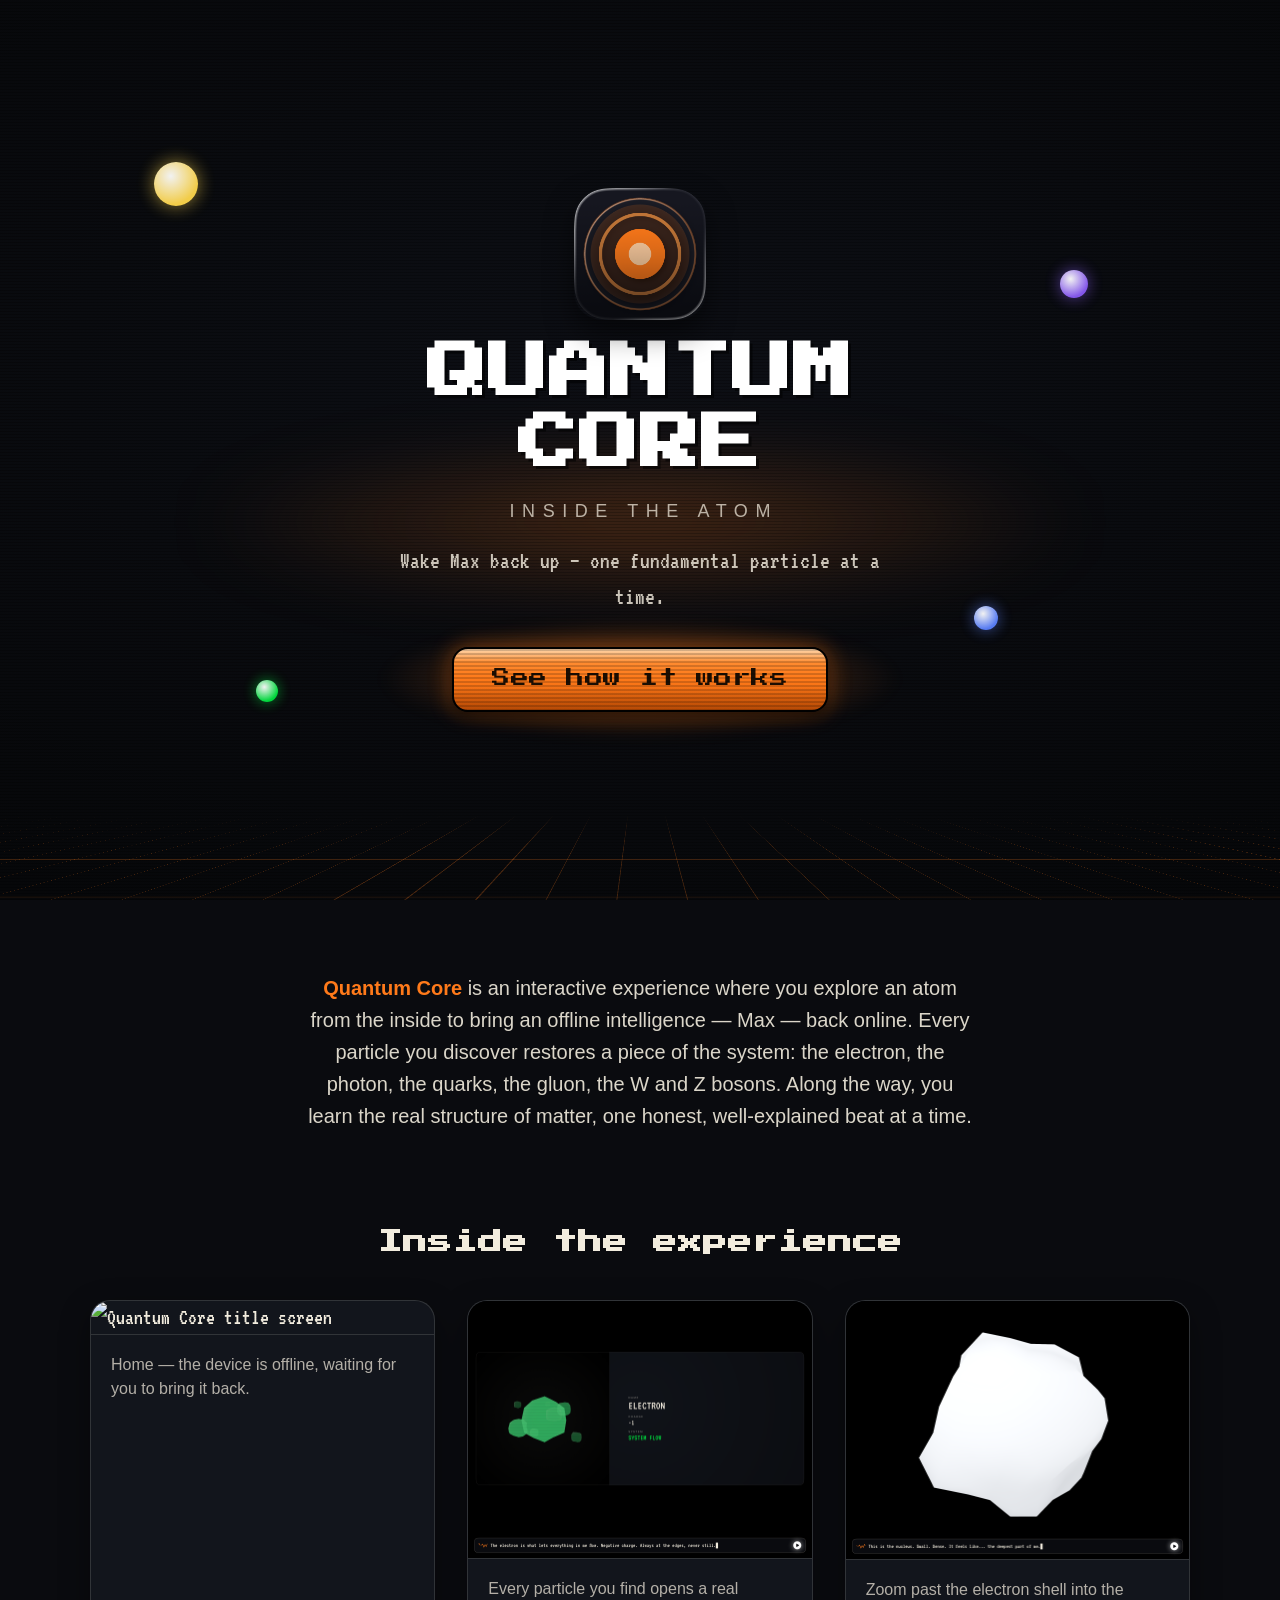
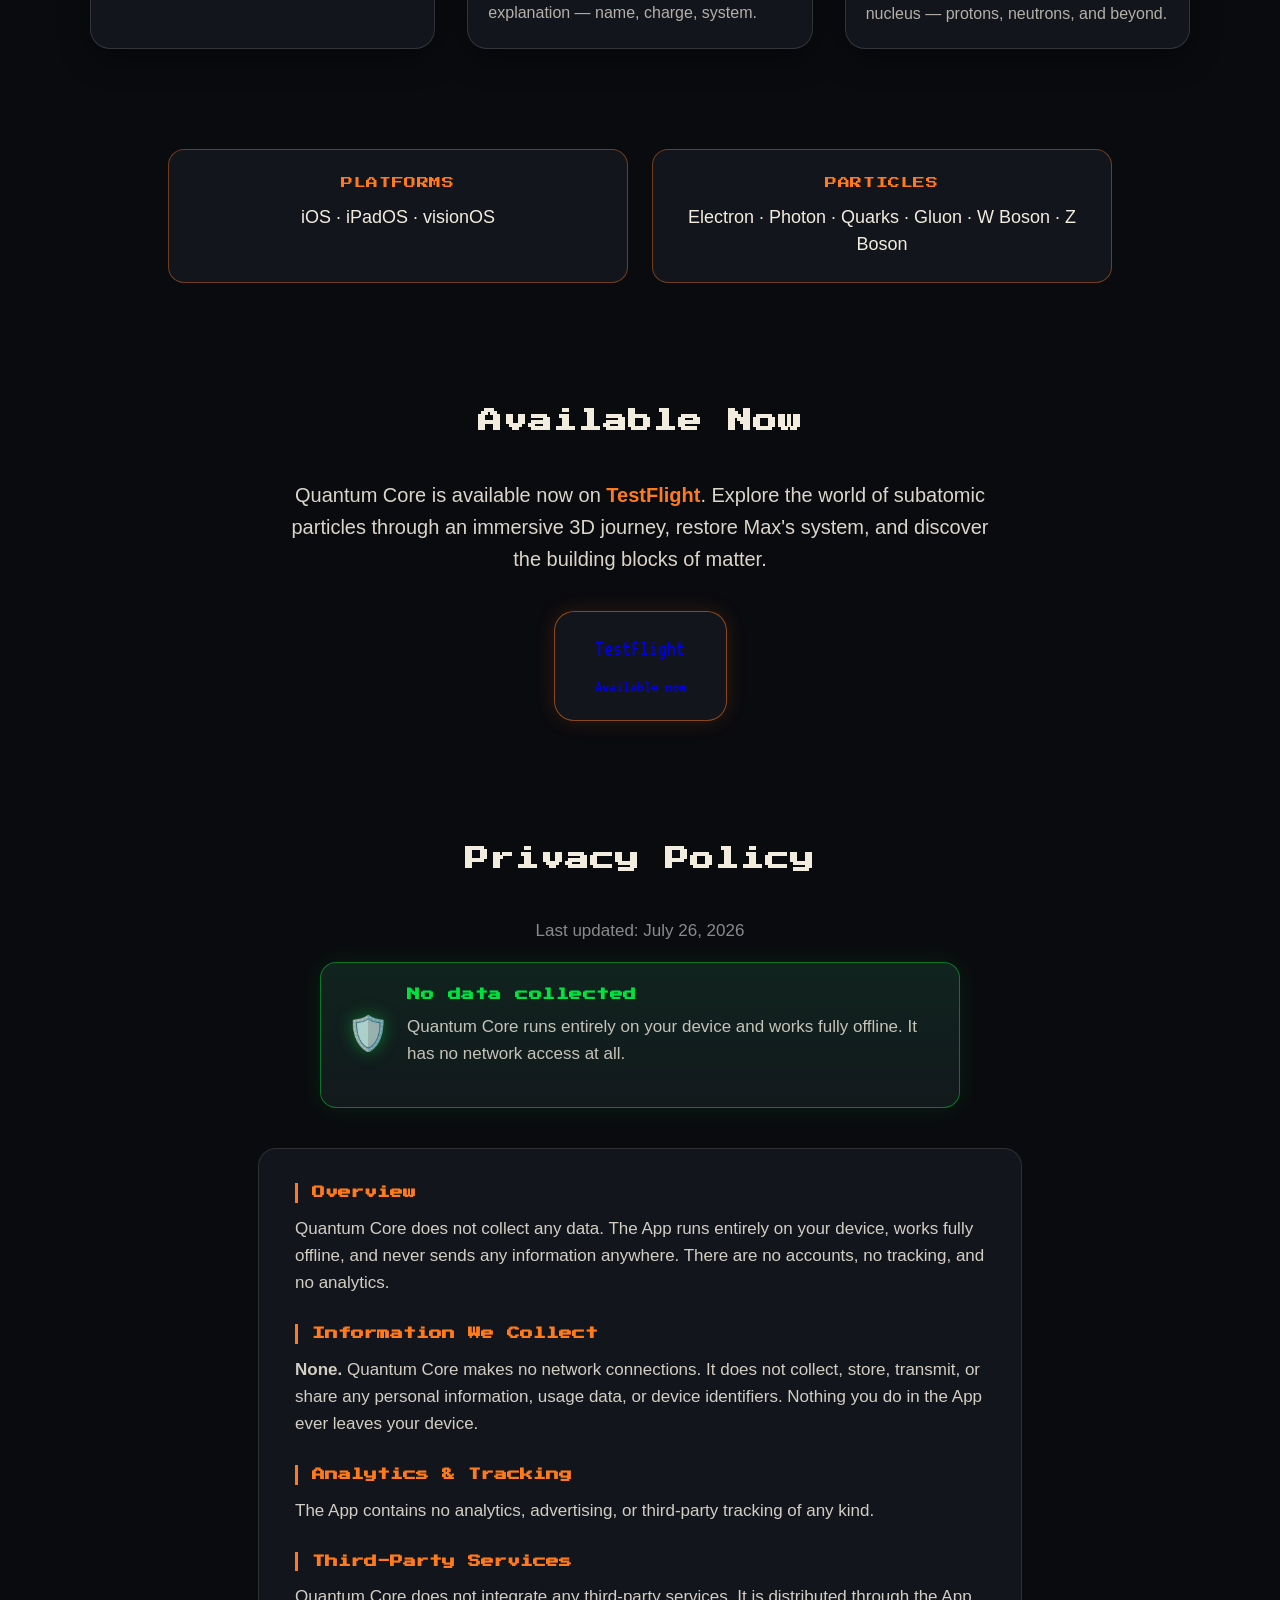
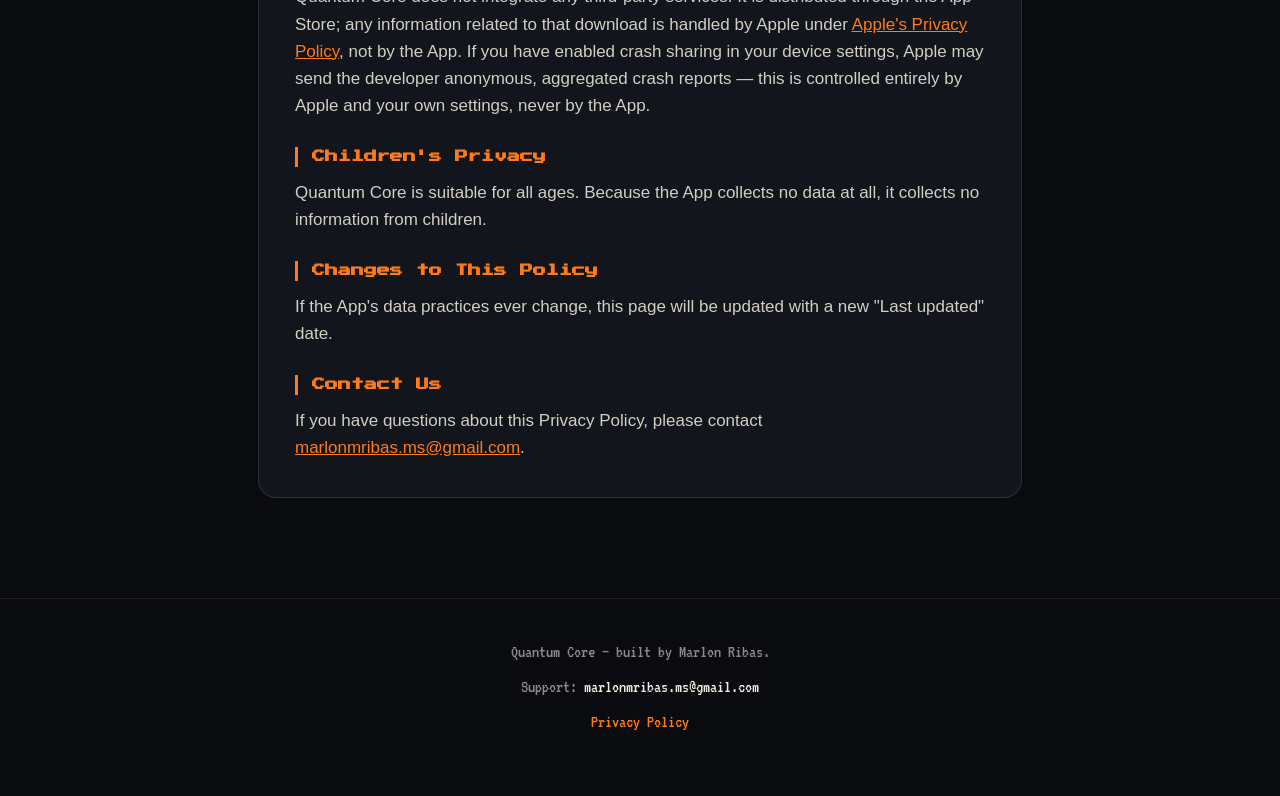
==== commit 7f616183: "Fix link attributes in coming badge section Updated the link in the coming badge to include proper a" ====
--- a/index.html
+++ b/index.html
@@ -63,7 +63,6 @@
         <span class="fact-value">Electron · Photon · Quarks · Gluon · W Boson · Z Boson</span>
       </div>
     </section>
-    
 
     <section class="coming-soon">
       <h2 class="section-title">Available Now</h2>
@@ -73,7 +72,7 @@
         Explore the world of subatomic particles through an immersive 3D journey,
         restore Max's system, and discover the building blocks of matter.
       </p>
-      <a class="coming-badge" https://testflight.apple.com/join/5eaZUnWx>
+      <a class="coming-badge" href="https://testflight.apple.com/join/5eaZUnWx" target="_blank" rel="noopener">
         <span>TestFlight</span>
         <small>Available now</small>
       </a>
--- a/styles.css
+++ b/styles.css
@@ -449,18 +449,14 @@
   border-radius: 20px;
   background: var(--surface);
   box-shadow: 0 0 20px rgba(255, 122, 26, 0.15);
-}
-
-.coming-badge span {
-  font-family: "PressStart2P", monospace;
-  font-size: clamp(14px, 2vw, 18px);
-  color: var(--cream);
-}
-
-.coming-badge small {
-  font-family: "VT323", monospace;
-  font-size: 26px;
-  color: var(--accent);
+  text-decoration: none;
+  cursor: pointer;
+  transition: transform 0.15s ease, box-shadow 0.15s ease;
+}
+
+.coming-badge:hover {
+  transform: translateY(-2px);
+  box-shadow: 0 0 28px rgba(255, 122, 26, 0.28);
 }
 
 /* ---------- Privacy Policy section ---------- */
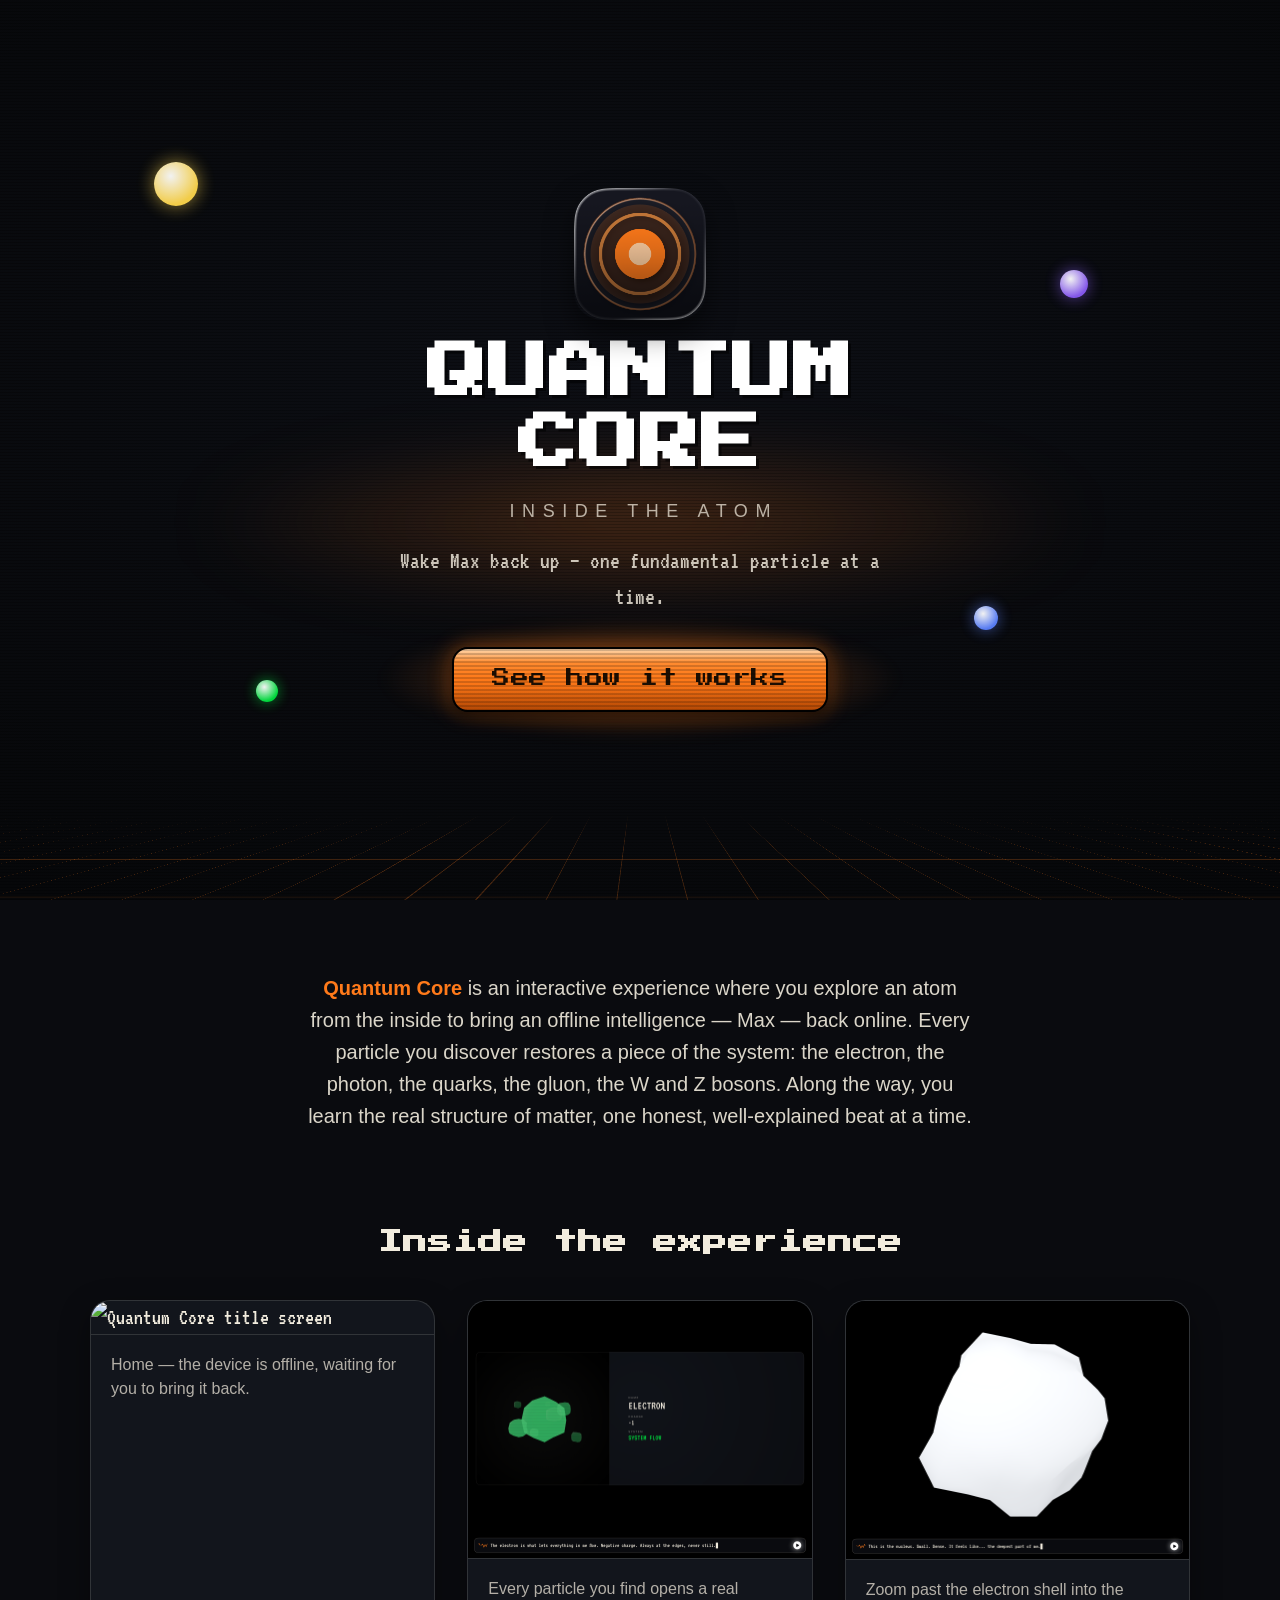
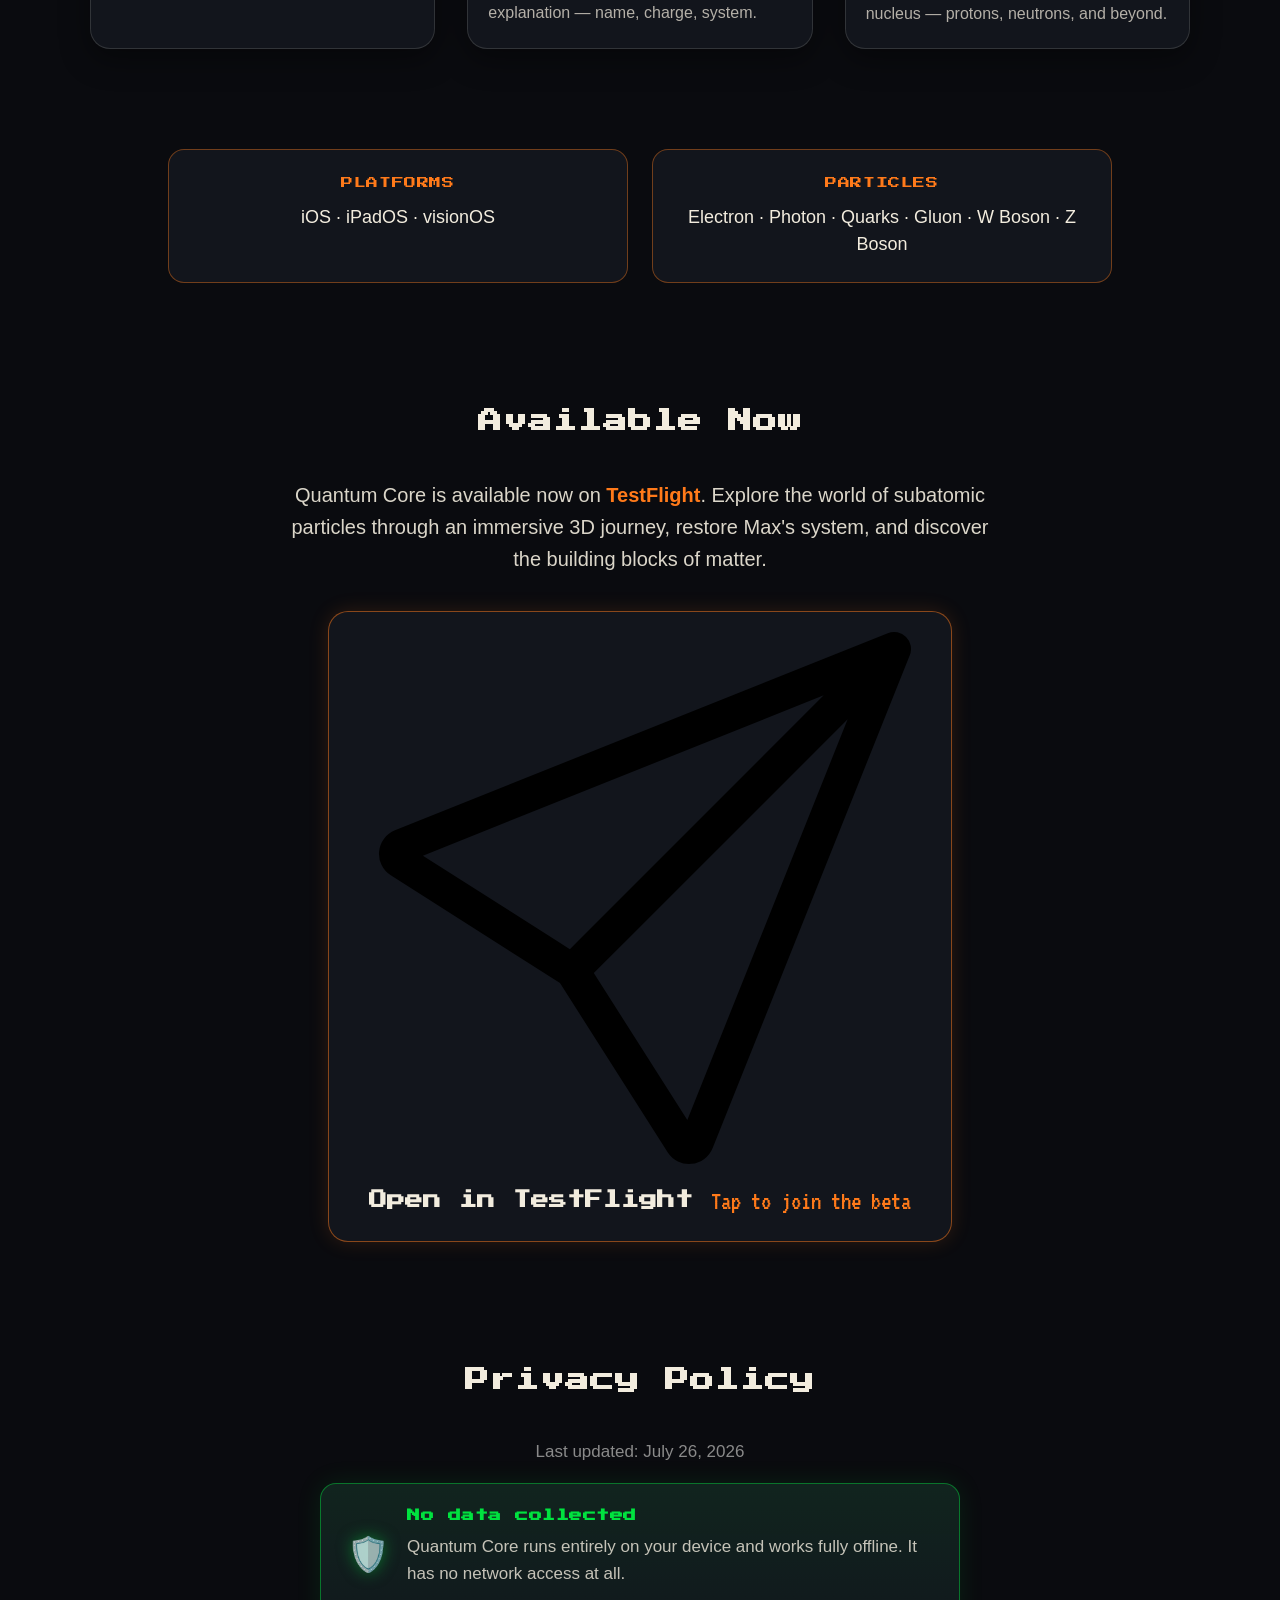
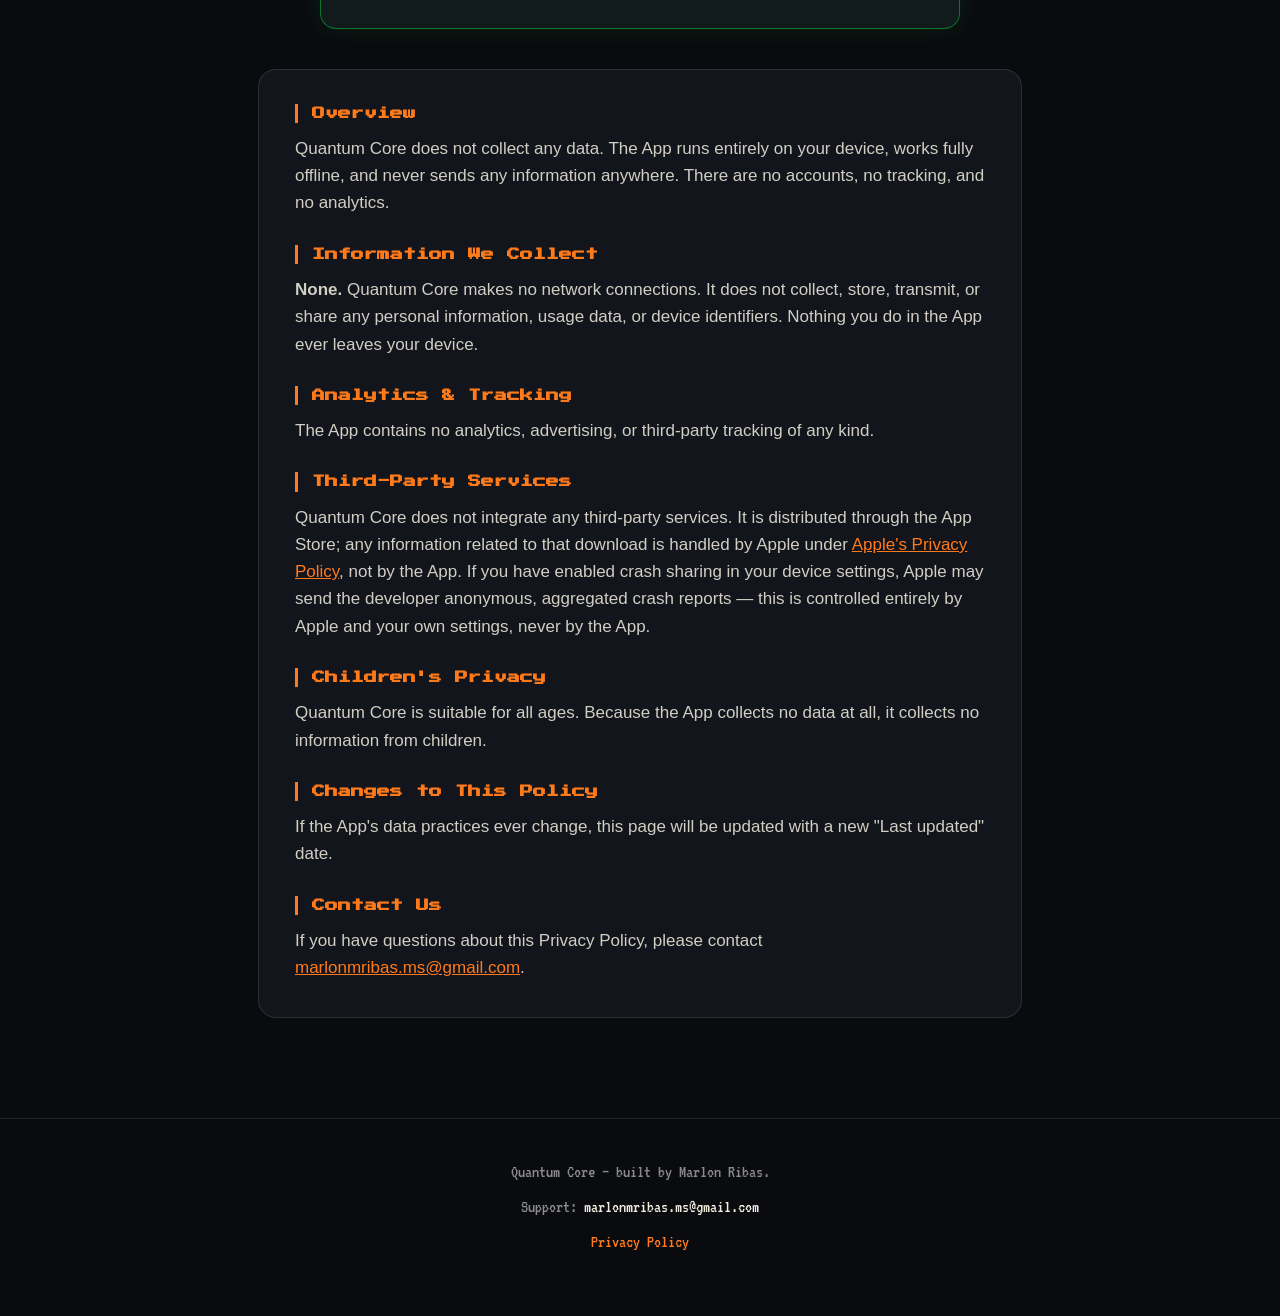
==== commit 5a9a57aa: "Add TestFlight icon and updated label to link" ====
--- a/index.html
+++ b/index.html
@@ -73,8 +73,13 @@
         restore Max's system, and discover the building blocks of matter.
       </p>
       <a class="coming-badge" href="https://testflight.apple.com/join/5eaZUnWx" target="_blank" rel="noopener">
-        <span>TestFlight</span>
-        <small>Available now</small>
+        <svg class="tf-icon" viewBox="0 0 16 16" aria-hidden="true">
+          <path d="M15.854.146a.5.5 0 0 1 .11.54l-5.819 14.547a.75.75 0 0 1-1.329.124l-3.178-4.995L.643 7.184a.75.75 0 0 1 .124-1.33L15.314.037a.5.5 0 0 1 .54.11ZM6.636 10.07l2.761 4.338L14.13 2.576zm6.787-8.201L1.591 6.602l4.339 2.76z"/>
+        </svg>
+        <span class="tf-label">
+          <strong>Open in TestFlight</strong>
+          <small>Tap to join the beta</small>
+        </span>
       </a>
     </section>
     
--- a/styles.css
+++ b/styles.css
@@ -459,6 +459,18 @@
   box-shadow: 0 0 28px rgba(255, 122, 26, 0.28);
 }
 
+.coming-badge span {
+  font-family: "PressStart2P", monospace;
+  font-size: clamp(14px, 2vw, 18px);
+  color: var(--cream);
+}
+
+.coming-badge small {
+  font-family: "VT323", monospace;
+  font-size: 26px;
+  color: var(--accent);
+}
+
 /* ---------- Privacy Policy section ---------- */
 
 .legal {
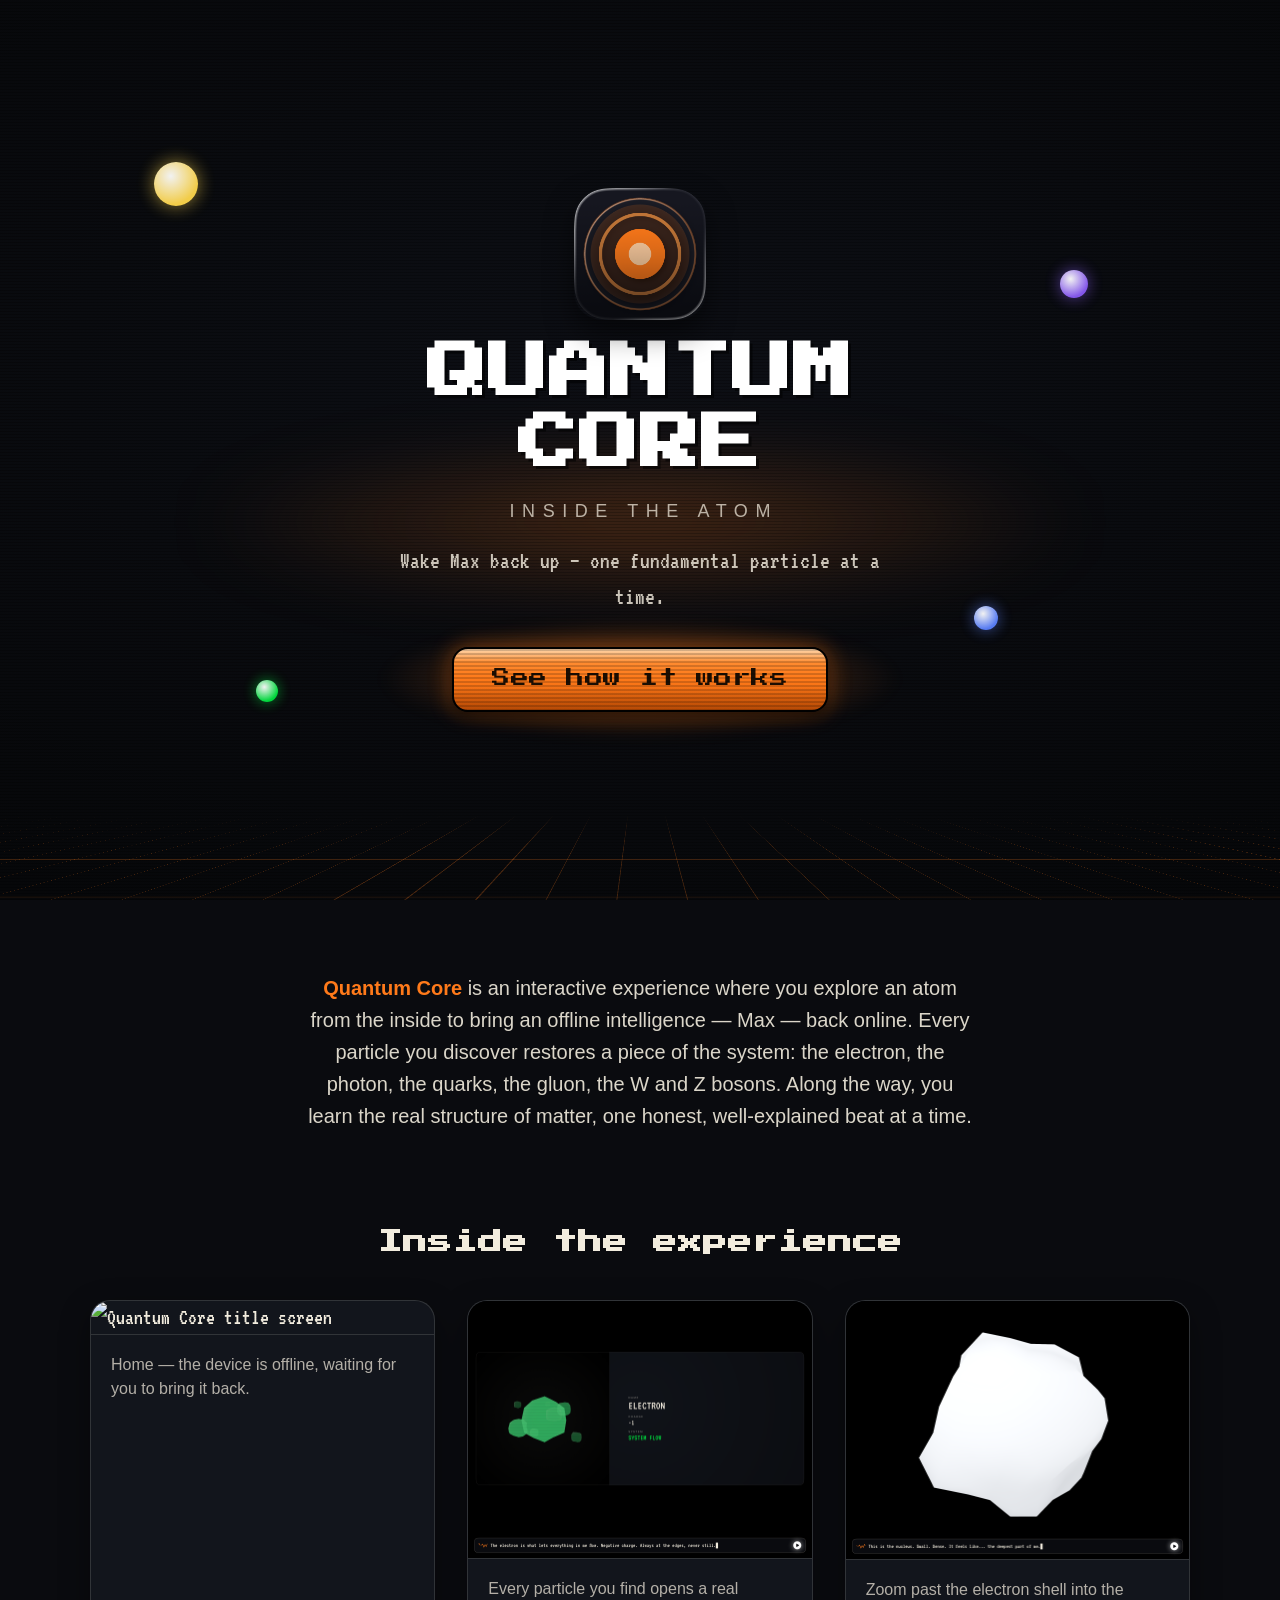
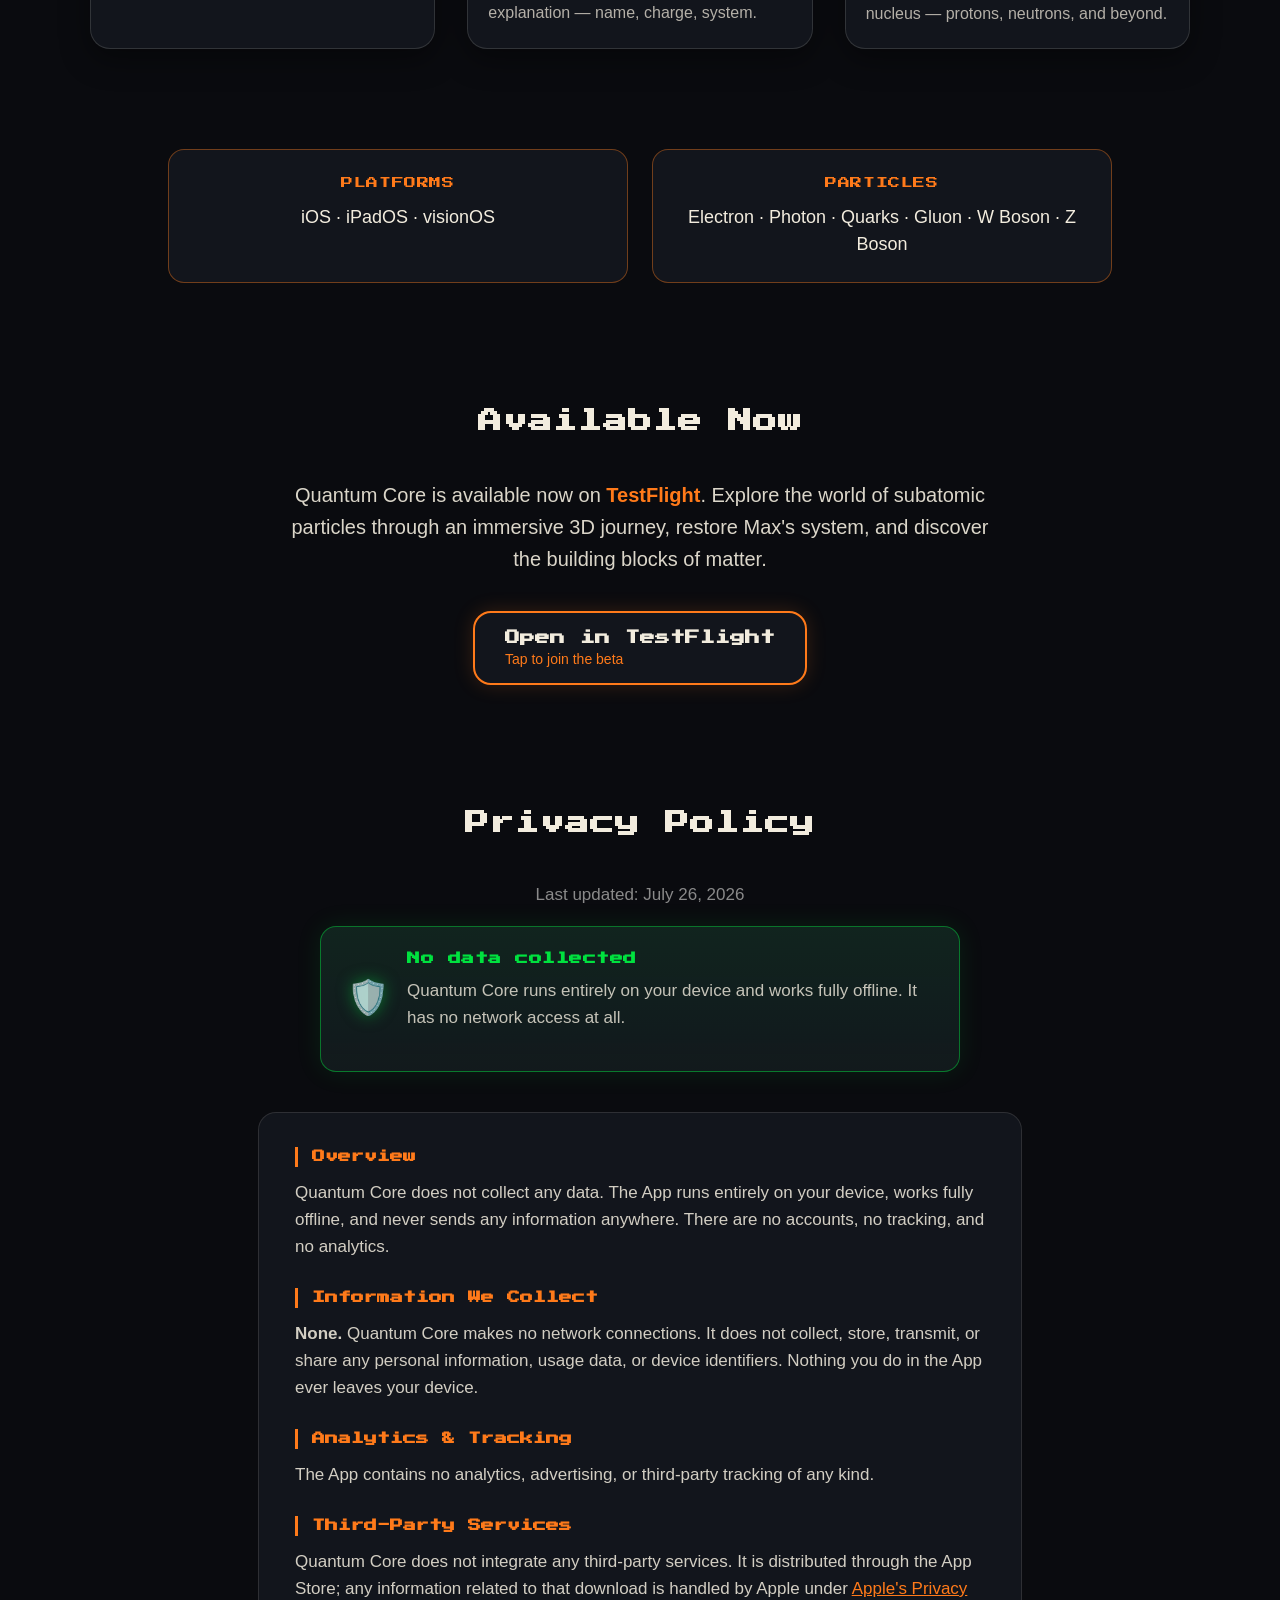
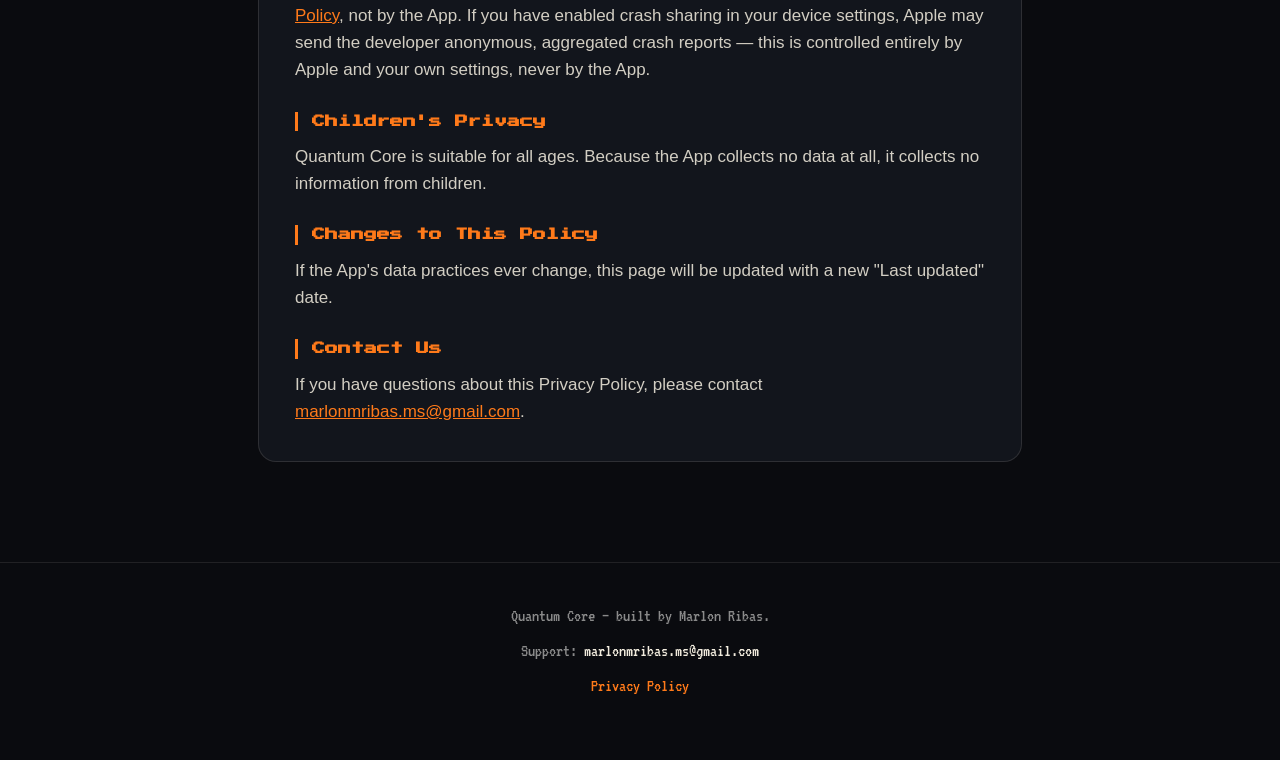
==== commit 8bf89bd4: "Remove SVG icon from TestFlight button Removed SVG icon from TestFlight link." ====
--- a/index.html
+++ b/index.html
@@ -73,9 +73,6 @@
         restore Max's system, and discover the building blocks of matter.
       </p>
       <a class="coming-badge" href="https://testflight.apple.com/join/5eaZUnWx" target="_blank" rel="noopener">
-        <svg class="tf-icon" viewBox="0 0 16 16" aria-hidden="true">
-          <path d="M15.854.146a.5.5 0 0 1 .11.54l-5.819 14.547a.75.75 0 0 1-1.329.124l-3.178-4.995L.643 7.184a.75.75 0 0 1 .124-1.33L15.314.037a.5.5 0 0 1 .54.11ZM6.636 10.07l2.761 4.338L14.13 2.576zm6.787-8.201L1.591 6.602l4.339 2.76z"/>
-        </svg>
         <span class="tf-label">
           <strong>Open in TestFlight</strong>
           <small>Tap to join the beta</small>
--- a/styles.css
+++ b/styles.css
@@ -439,36 +439,52 @@
   color: var(--accent);
 }
 
+/* Botão de acesso ao TestFlight */
 .coming-badge {
   display: inline-flex;
-  flex-direction: column;
   align-items: center;
-  gap: 8px;
-  padding: 20px 40px;
-  border: 1px solid rgba(255, 122, 26, 0.5);
-  border-radius: 20px;
+  gap: 16px;
+  padding: 16px 30px;
+  border: 2px solid var(--accent);
+  border-radius: 18px;
   background: var(--surface);
-  box-shadow: 0 0 20px rgba(255, 122, 26, 0.15);
+  box-shadow: 0 0 20px rgba(255, 122, 26, 0.18);
   text-decoration: none;
   cursor: pointer;
-  transition: transform 0.15s ease, box-shadow 0.15s ease;
+  transition: transform 0.15s ease, box-shadow 0.15s ease, background 0.15s ease;
 }
 
 .coming-badge:hover {
   transform: translateY(-2px);
-  box-shadow: 0 0 28px rgba(255, 122, 26, 0.28);
-}
-
-.coming-badge span {
+  background: #171b23;
+  box-shadow: 0 0 30px rgba(255, 122, 26, 0.35);
+}
+
+.coming-badge .tf-icon {
+  width: 32px;
+  height: 32px;
+  flex: none;
+  fill: var(--accent);
+}
+
+.coming-badge .tf-label {
+  display: flex;
+  flex-direction: column;
+  align-items: flex-start;
+  line-height: 1.2;
+}
+
+.coming-badge .tf-label strong {
   font-family: "PressStart2P", monospace;
-  font-size: clamp(14px, 2vw, 18px);
+  font-size: clamp(12px, 1.6vw, 15px);
   color: var(--cream);
 }
 
-.coming-badge small {
-  font-family: "VT323", monospace;
-  font-size: 26px;
+.coming-badge .tf-label small {
+  font-family: var(--sans);
+  font-size: 14px;
   color: var(--accent);
+  margin-top: 4px;
 }
 
 /* ---------- Privacy Policy section ---------- */
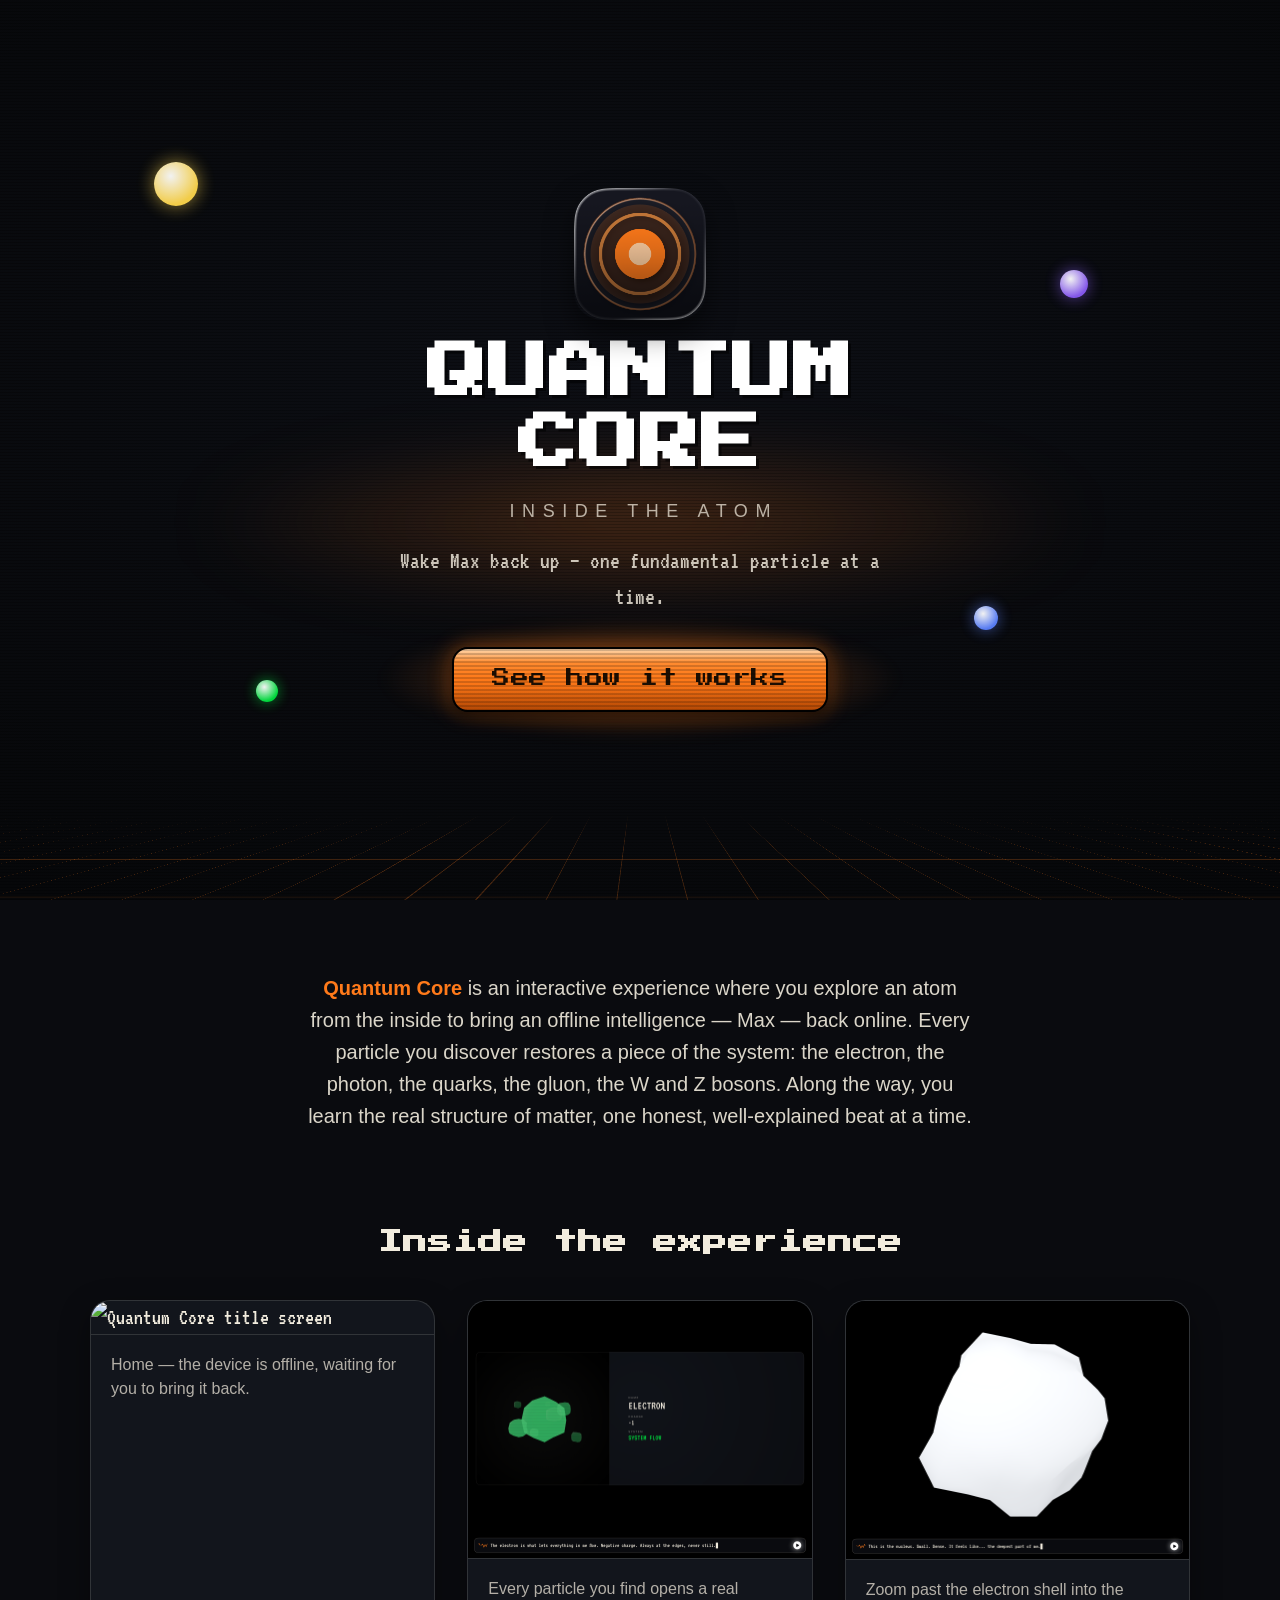
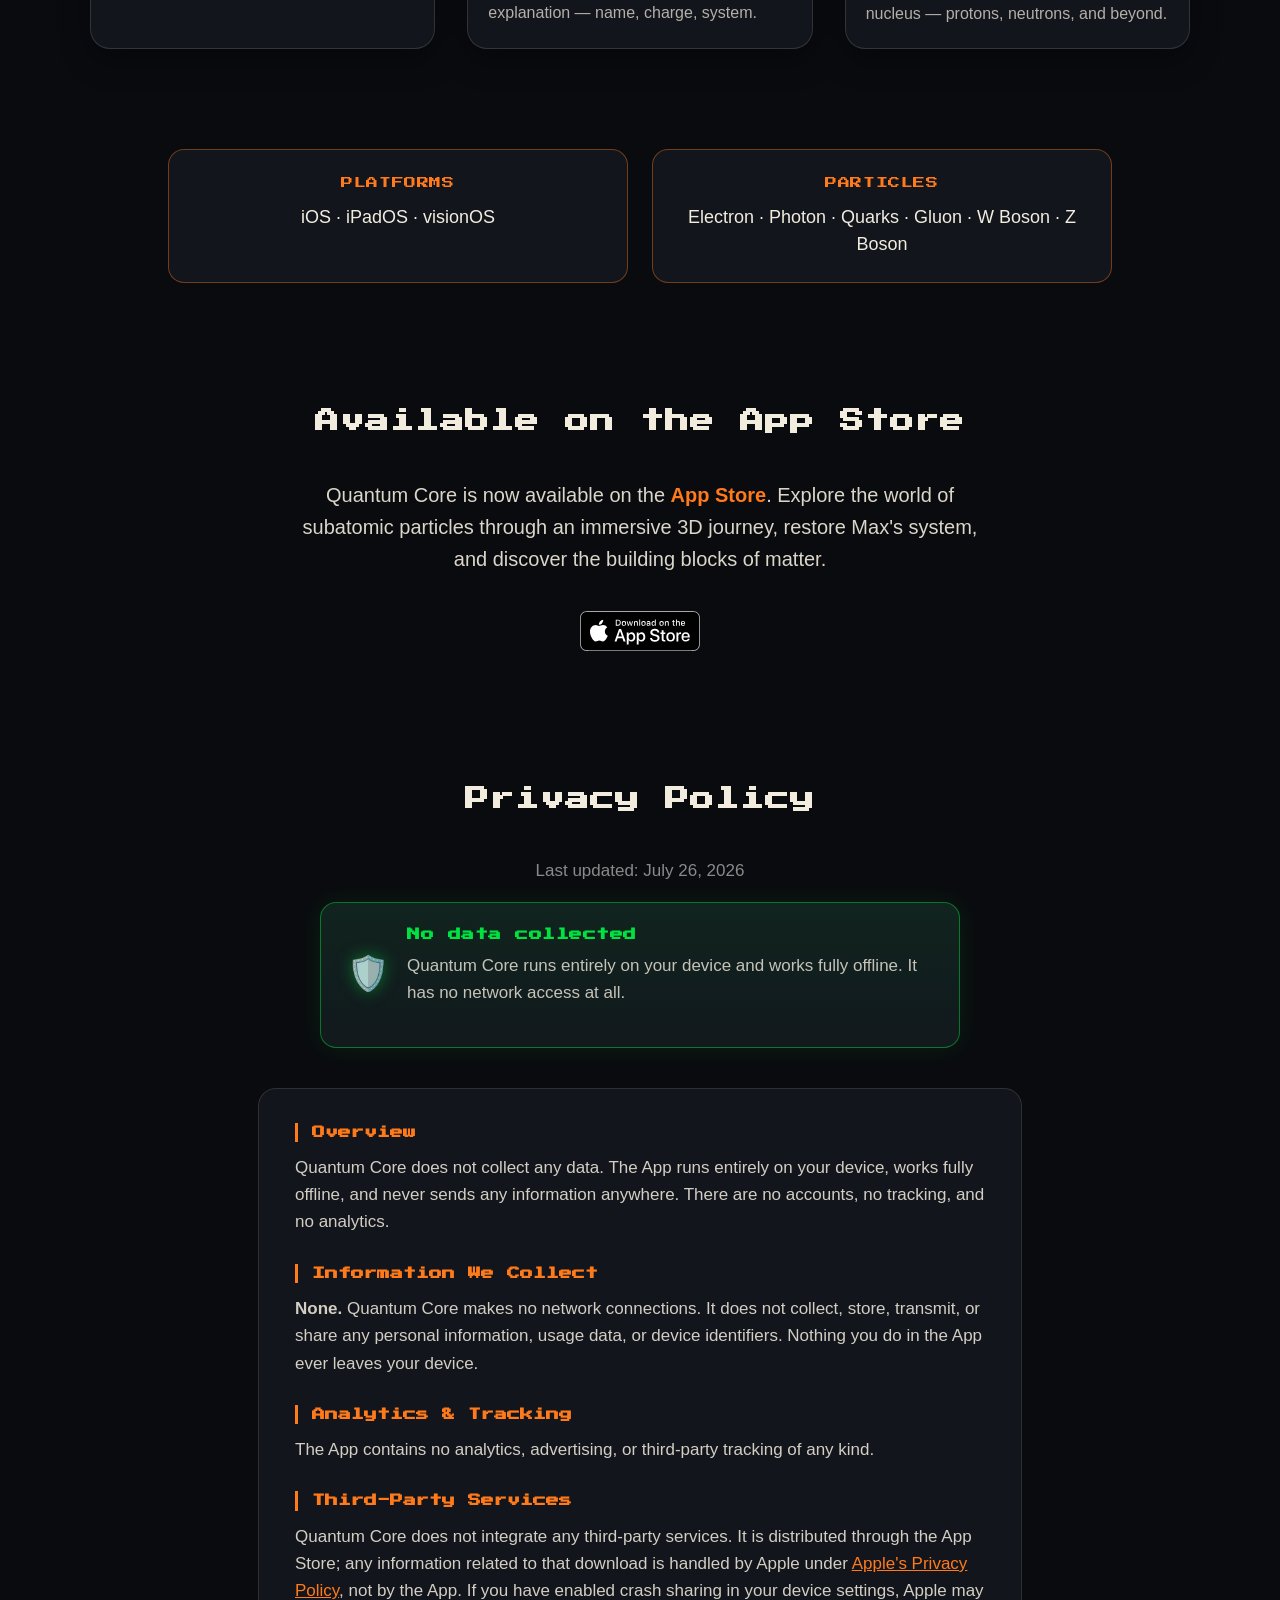
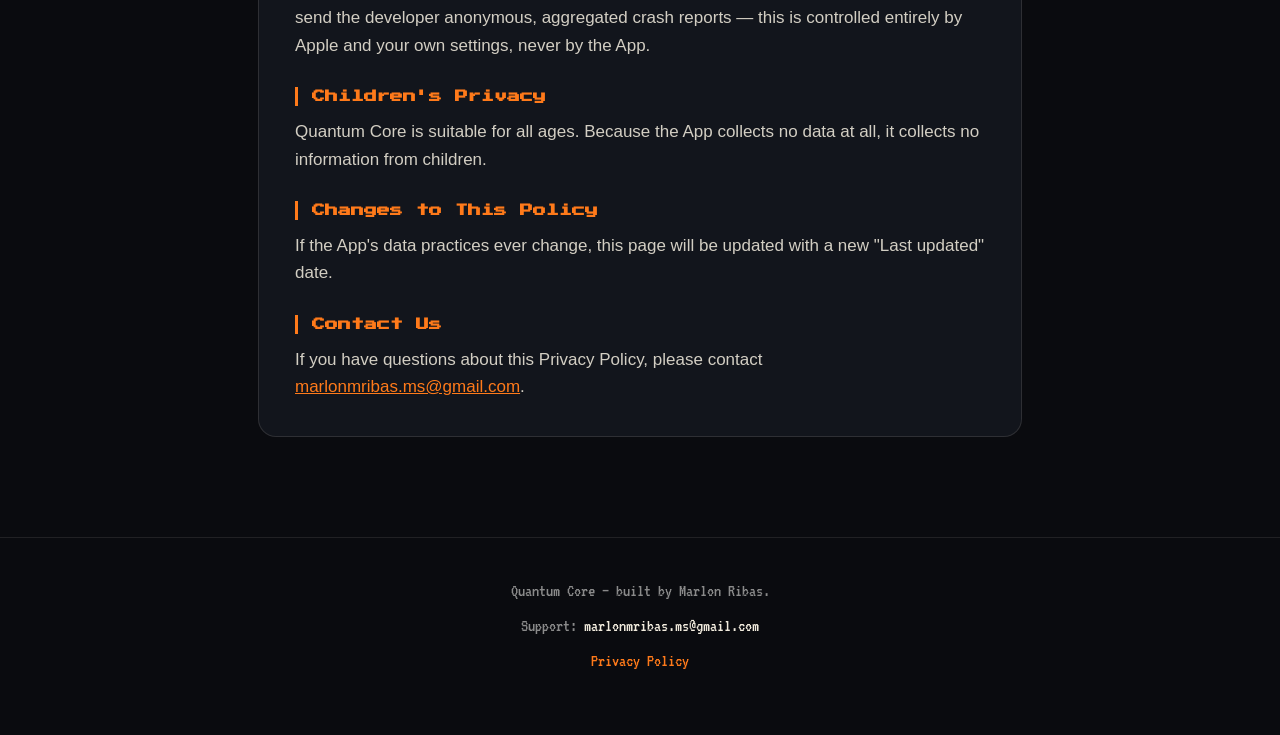
==== commit 277678e1: "Update coming soon section to App Store availability" ====
--- a/index.html
+++ b/index.html
@@ -64,21 +64,29 @@
       </div>
     </section>
 
-    <section class="coming-soon">
-      <h2 class="section-title">Available Now</h2>
-      <p class="coming-text">
-        Quantum Core is available now on
-        <strong>TestFlight</strong>.
-        Explore the world of subatomic particles through an immersive 3D journey,
-        restore Max's system, and discover the building blocks of matter.
-      </p>
-      <a class="coming-badge" href="https://testflight.apple.com/join/5eaZUnWx" target="_blank" rel="noopener">
-        <span class="tf-label">
-          <strong>Open in TestFlight</strong>
-          <small>Tap to join the beta</small>
-        </span>
-      </a>
-    </section>
+  <section class="coming-soon">
+    <h2 class="section-title">Available on the App Store</h2>
+  
+    <p class="coming-text">
+      Quantum Core is now available on the
+      <strong>App Store</strong>.
+      Explore the world of subatomic particles through an immersive 3D journey,
+      restore Max's system, and discover the building blocks of matter.
+    </p>
+  
+    <a
+      class="app-store-badge"
+      href="https://apps.apple.com/br/app/quantum-core-inside-the-atom/id6792081823?l=en-GB"
+      target="_blank"
+      rel="noopener"
+      aria-label="Download Quantum Core on the App Store"
+    >
+      <img
+        src="assets/black.svg"
+        alt="Download on the App Store"
+      />
+    </a>
+  </section>
     
     <section id="privacy" class="legal">
       <h2 class="section-title">Privacy Policy</h2>
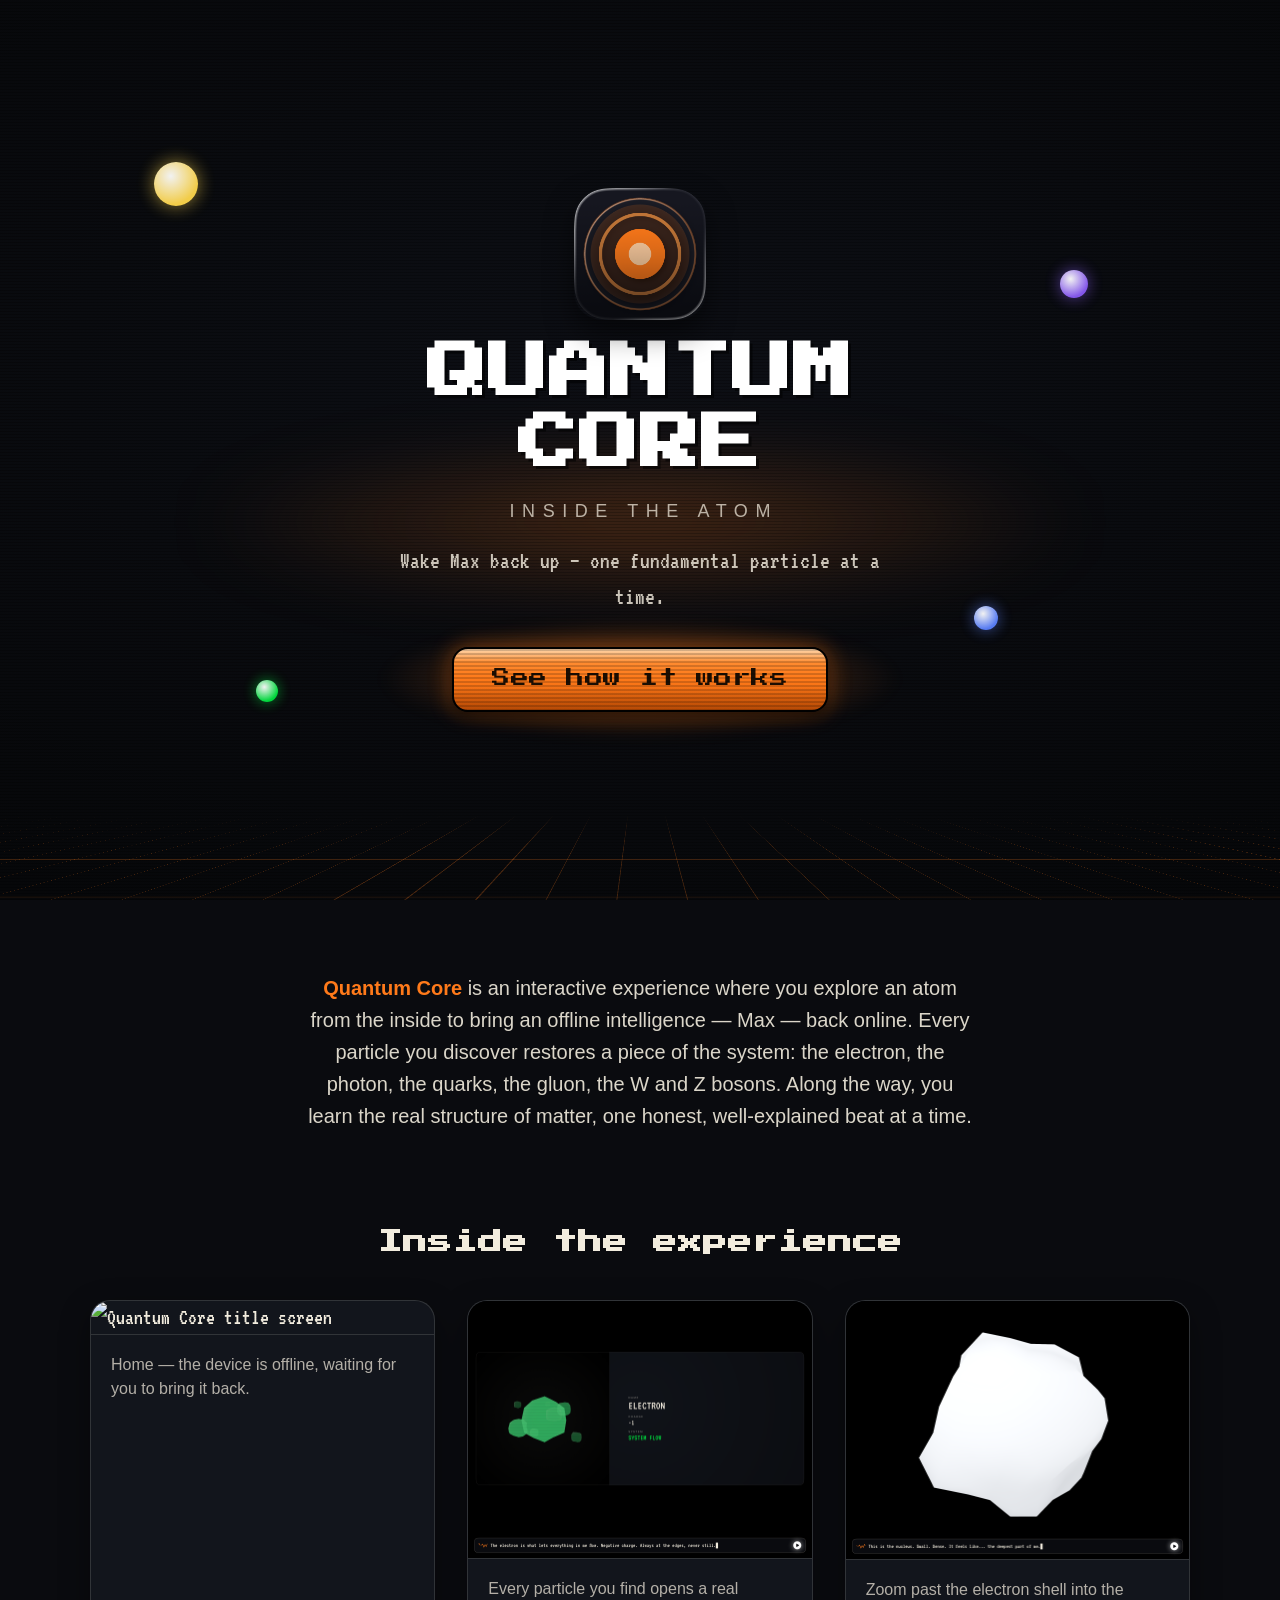
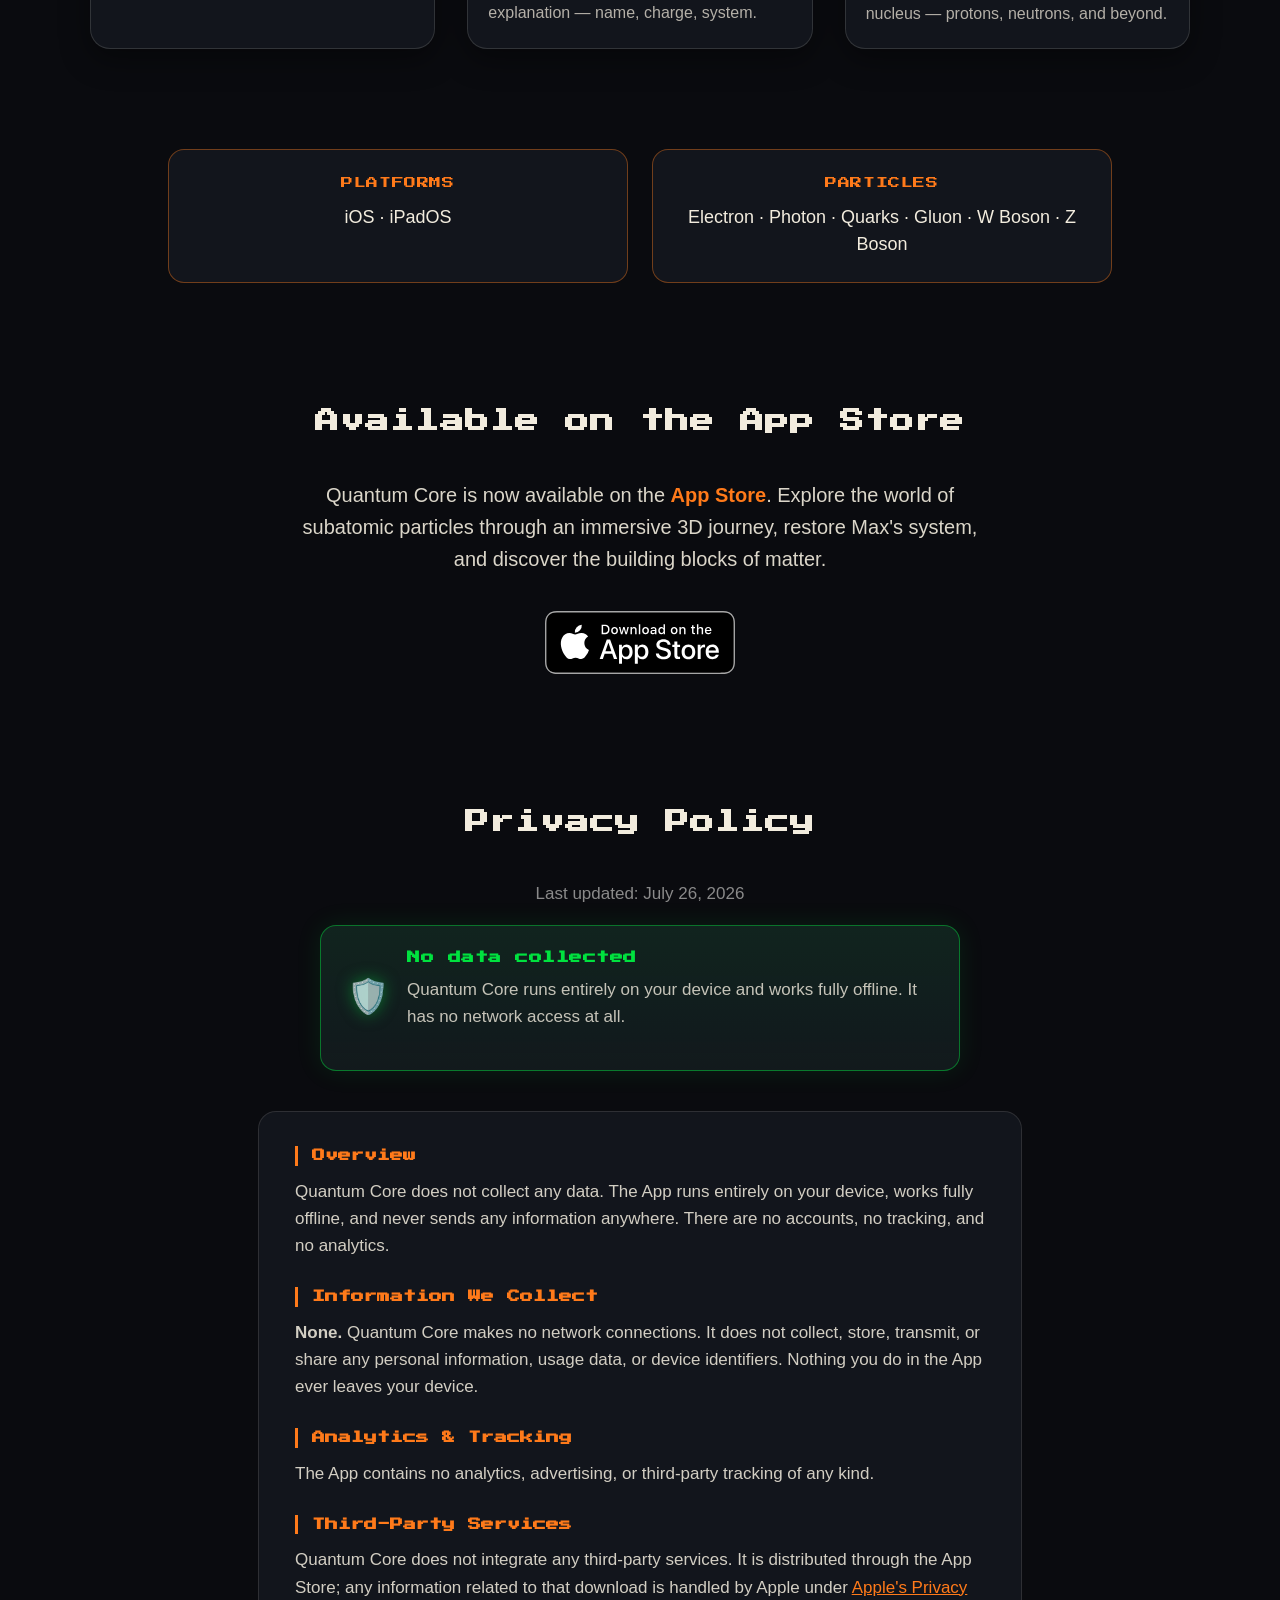
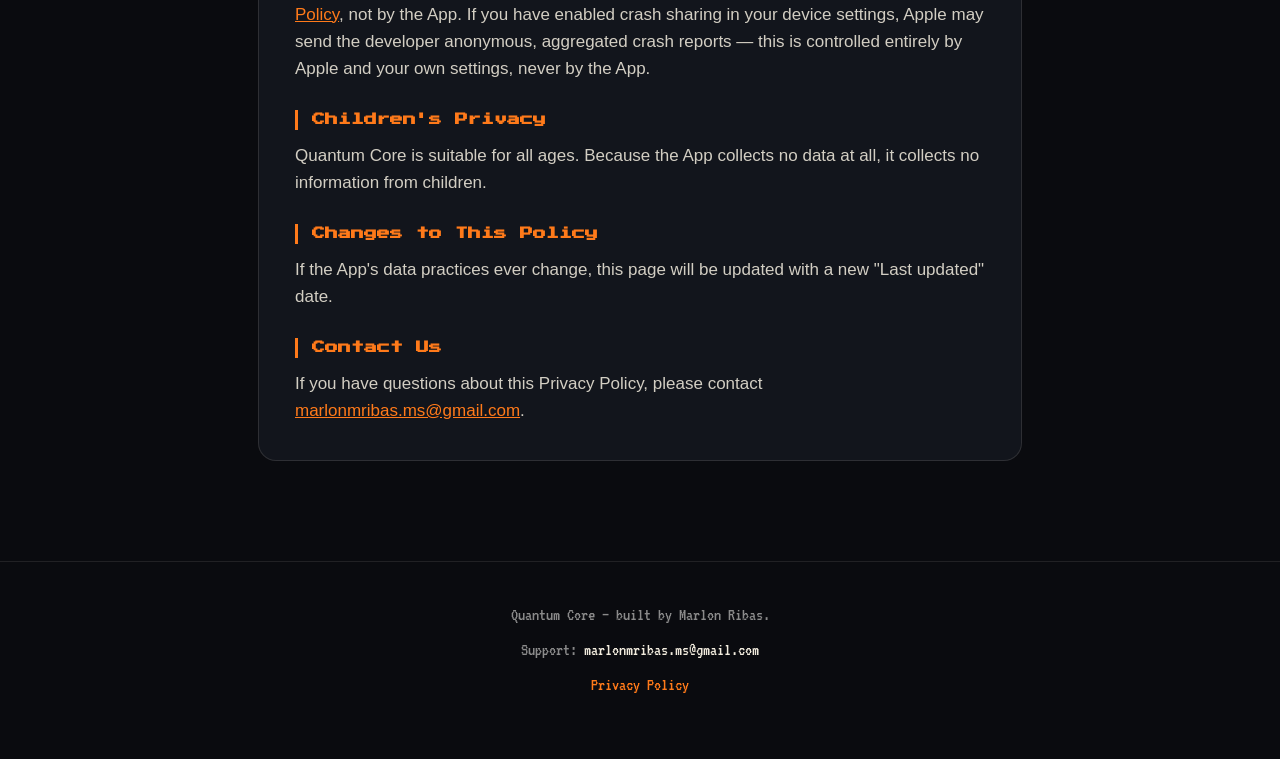
==== commit c6225af5: "Remove visionOS from platforms list" ====
--- a/index.html
+++ b/index.html
@@ -56,7 +56,7 @@
     <section class="facts">
       <div class="fact">
         <span class="fact-label">PLATFORMS</span>
-        <span class="fact-value">iOS · iPadOS · visionOS</span>
+        <span class="fact-value">iOS · iPadOS</span>
       </div>
       <div class="fact">
         <span class="fact-label">PARTICLES</span>
--- a/styles.css
+++ b/styles.css
@@ -440,51 +440,25 @@
 }
 
 /* Botão de acesso ao TestFlight */
-.coming-badge {
-  display: inline-flex;
-  align-items: center;
-  gap: 16px;
-  padding: 16px 30px;
-  border: 2px solid var(--accent);
-  border-radius: 18px;
-  background: var(--surface);
-  box-shadow: 0 0 20px rgba(255, 122, 26, 0.18);
+.app-store-badge {
+  display: inline-block;
   text-decoration: none;
-  cursor: pointer;
-  transition: transform 0.15s ease, box-shadow 0.15s ease, background 0.15s ease;
-}
-
-.coming-badge:hover {
+  transition: transform 0.15s ease, filter 0.15s ease;
+}
+
+.app-store-badge img {
+  display: block;
+  width: 190px;
+  height: auto;
+}
+
+.app-store-badge:hover {
   transform: translateY(-2px);
-  background: #171b23;
-  box-shadow: 0 0 30px rgba(255, 122, 26, 0.35);
-}
-
-.coming-badge .tf-icon {
-  width: 32px;
-  height: 32px;
-  flex: none;
-  fill: var(--accent);
-}
-
-.coming-badge .tf-label {
-  display: flex;
-  flex-direction: column;
-  align-items: flex-start;
-  line-height: 1.2;
-}
-
-.coming-badge .tf-label strong {
-  font-family: "PressStart2P", monospace;
-  font-size: clamp(12px, 1.6vw, 15px);
-  color: var(--cream);
-}
-
-.coming-badge .tf-label small {
-  font-family: var(--sans);
-  font-size: 14px;
-  color: var(--accent);
-  margin-top: 4px;
+  filter: brightness(1.08);
+}
+
+.app-store-badge:active {
+  transform: translateY(1px) scale(0.98);
 }
 
 /* ---------- Privacy Policy section ---------- */
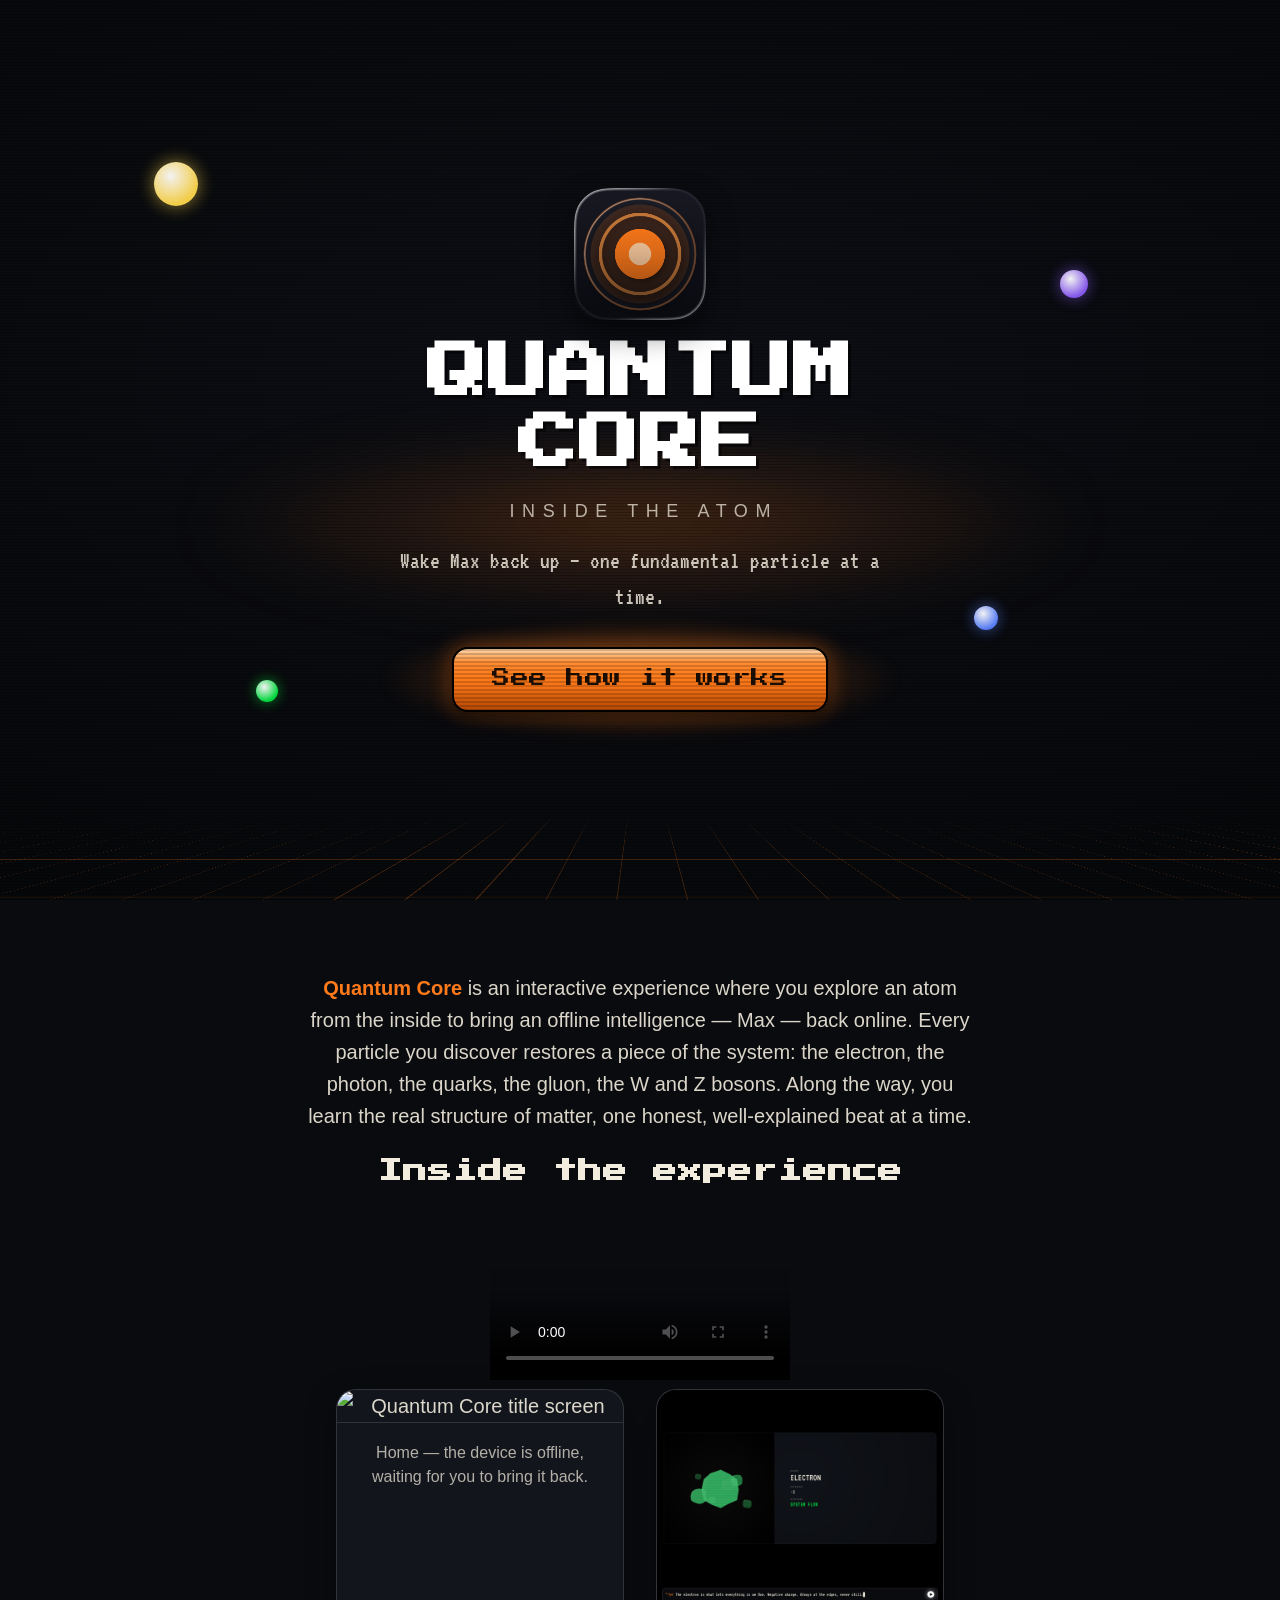
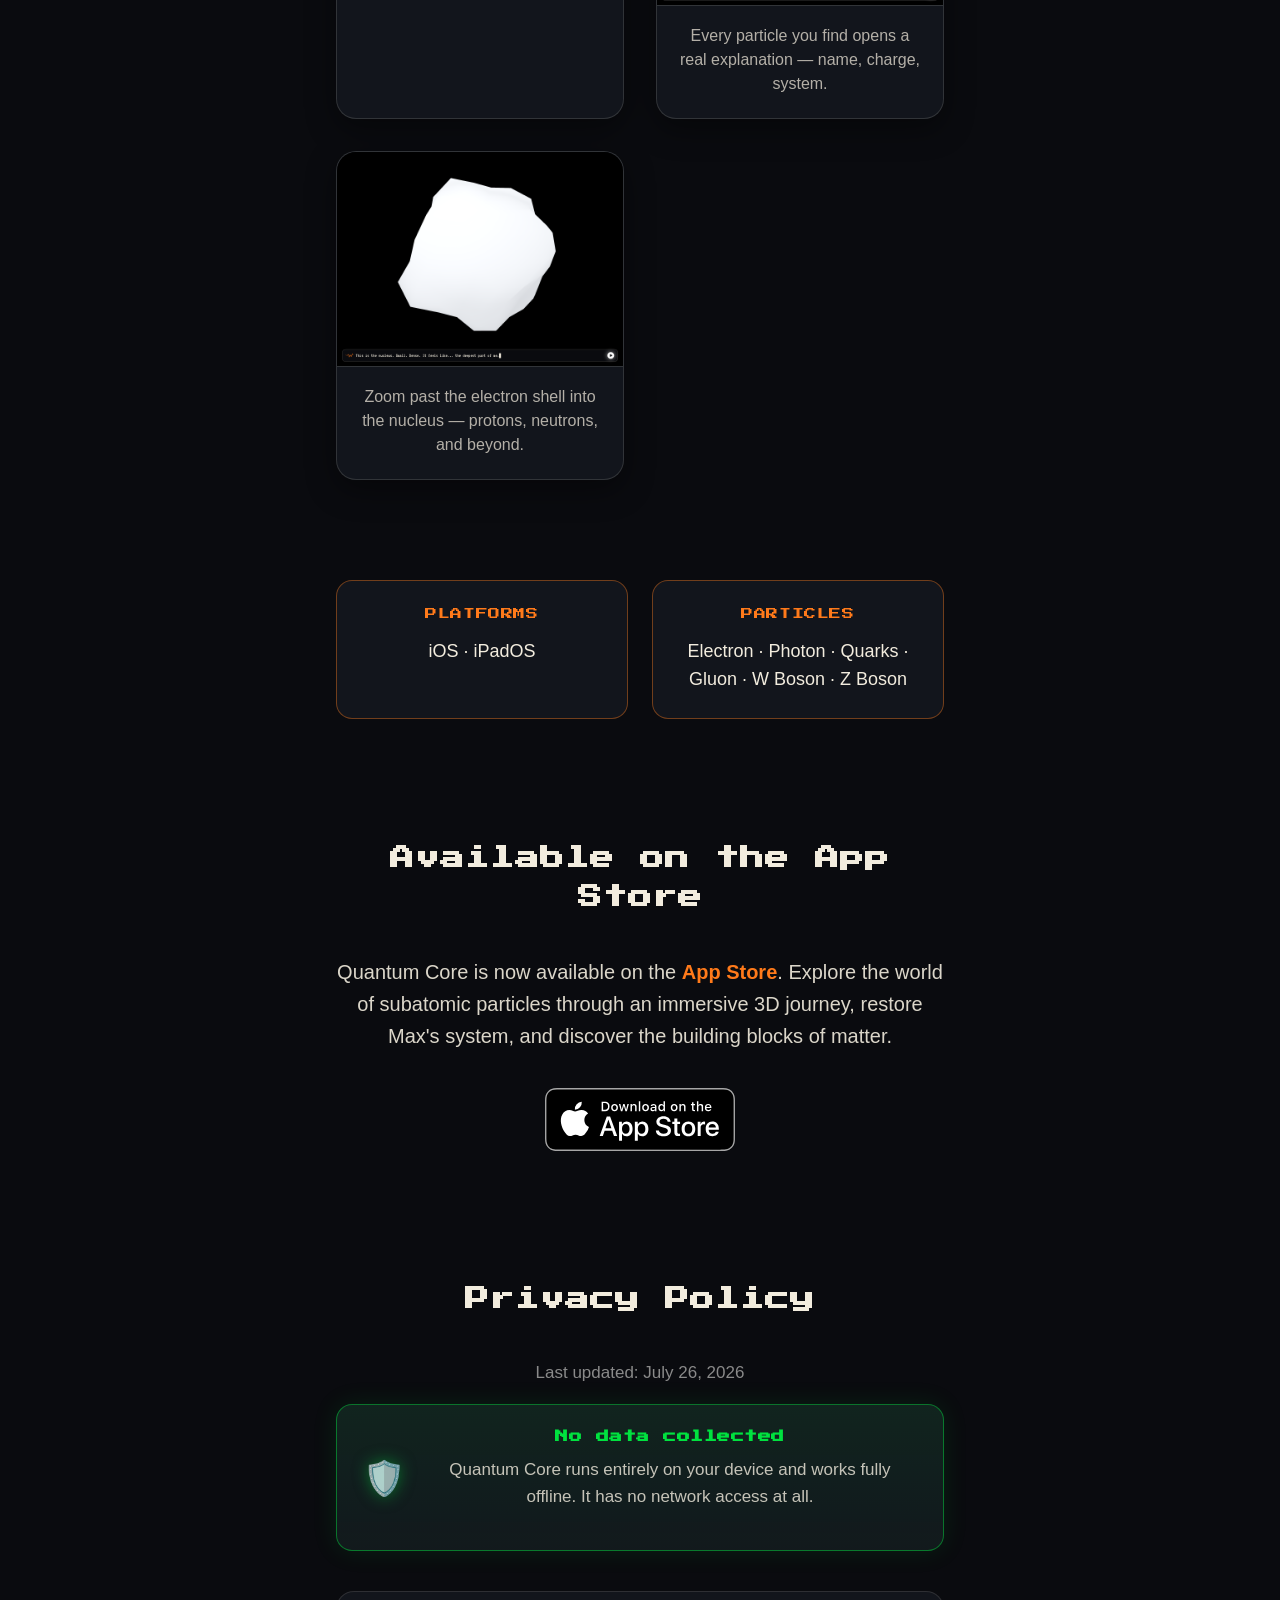
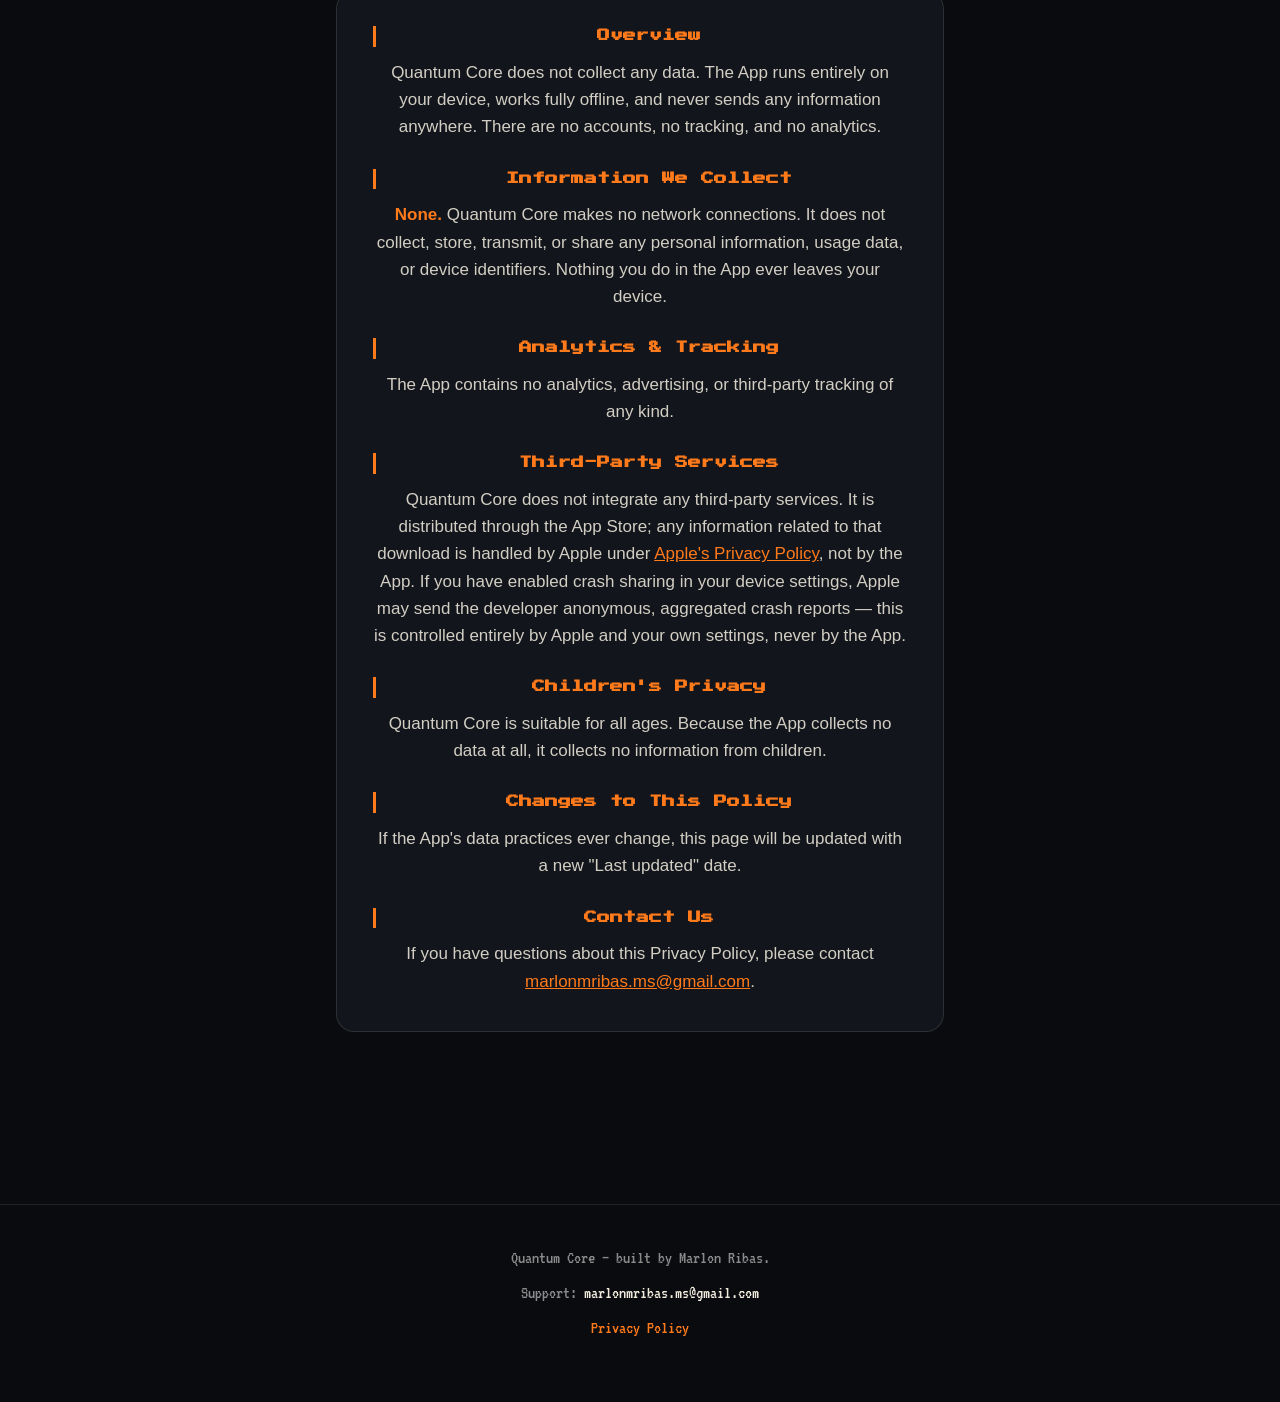
==== commit 6c8fc5a7: "Update index.html" ====
--- a/index.html
+++ b/index.html
@@ -35,18 +35,32 @@
         the photon, the quarks, the gluon, the W and Z bosons. Along the way, you
         learn the real structure of matter, one honest, well-explained beat at a time.
       </p>
-    </section>
     <section id="screens" class="screens">
       <h2 class="section-title">Inside the experience</h2>
+    
+      <div class="demo-video">
+        <video
+          controls
+          playsinline
+          preload="metadata"
+          poster="assets/video-poster.png"
+        >
+          <source src="assets/quantum-core-demo.mp4" type="video/mp4" />
+          Your browser does not support the video tag.
+        </video>
+      </div>
+    
       <div class="screen-grid">
         <figure class="screen-card">
           <img src="assets/screenshot-home.png" alt="Quantum Core title screen" />
           <figcaption>Home — the device is offline, waiting for you to bring it back.</figcaption>
         </figure>
+    
         <figure class="screen-card">
           <img src="assets/screenshot-particle.png" alt="Electron particle detail card" />
           <figcaption>Every particle you find opens a real explanation — name, charge, system.</figcaption>
         </figure>
+    
         <figure class="screen-card">
           <img src="assets/screenshot-nucleus.png" alt="Nucleus 3D scene" />
           <figcaption>Zoom past the electron shell into the nucleus — protons, neutrons, and beyond.</figcaption>
